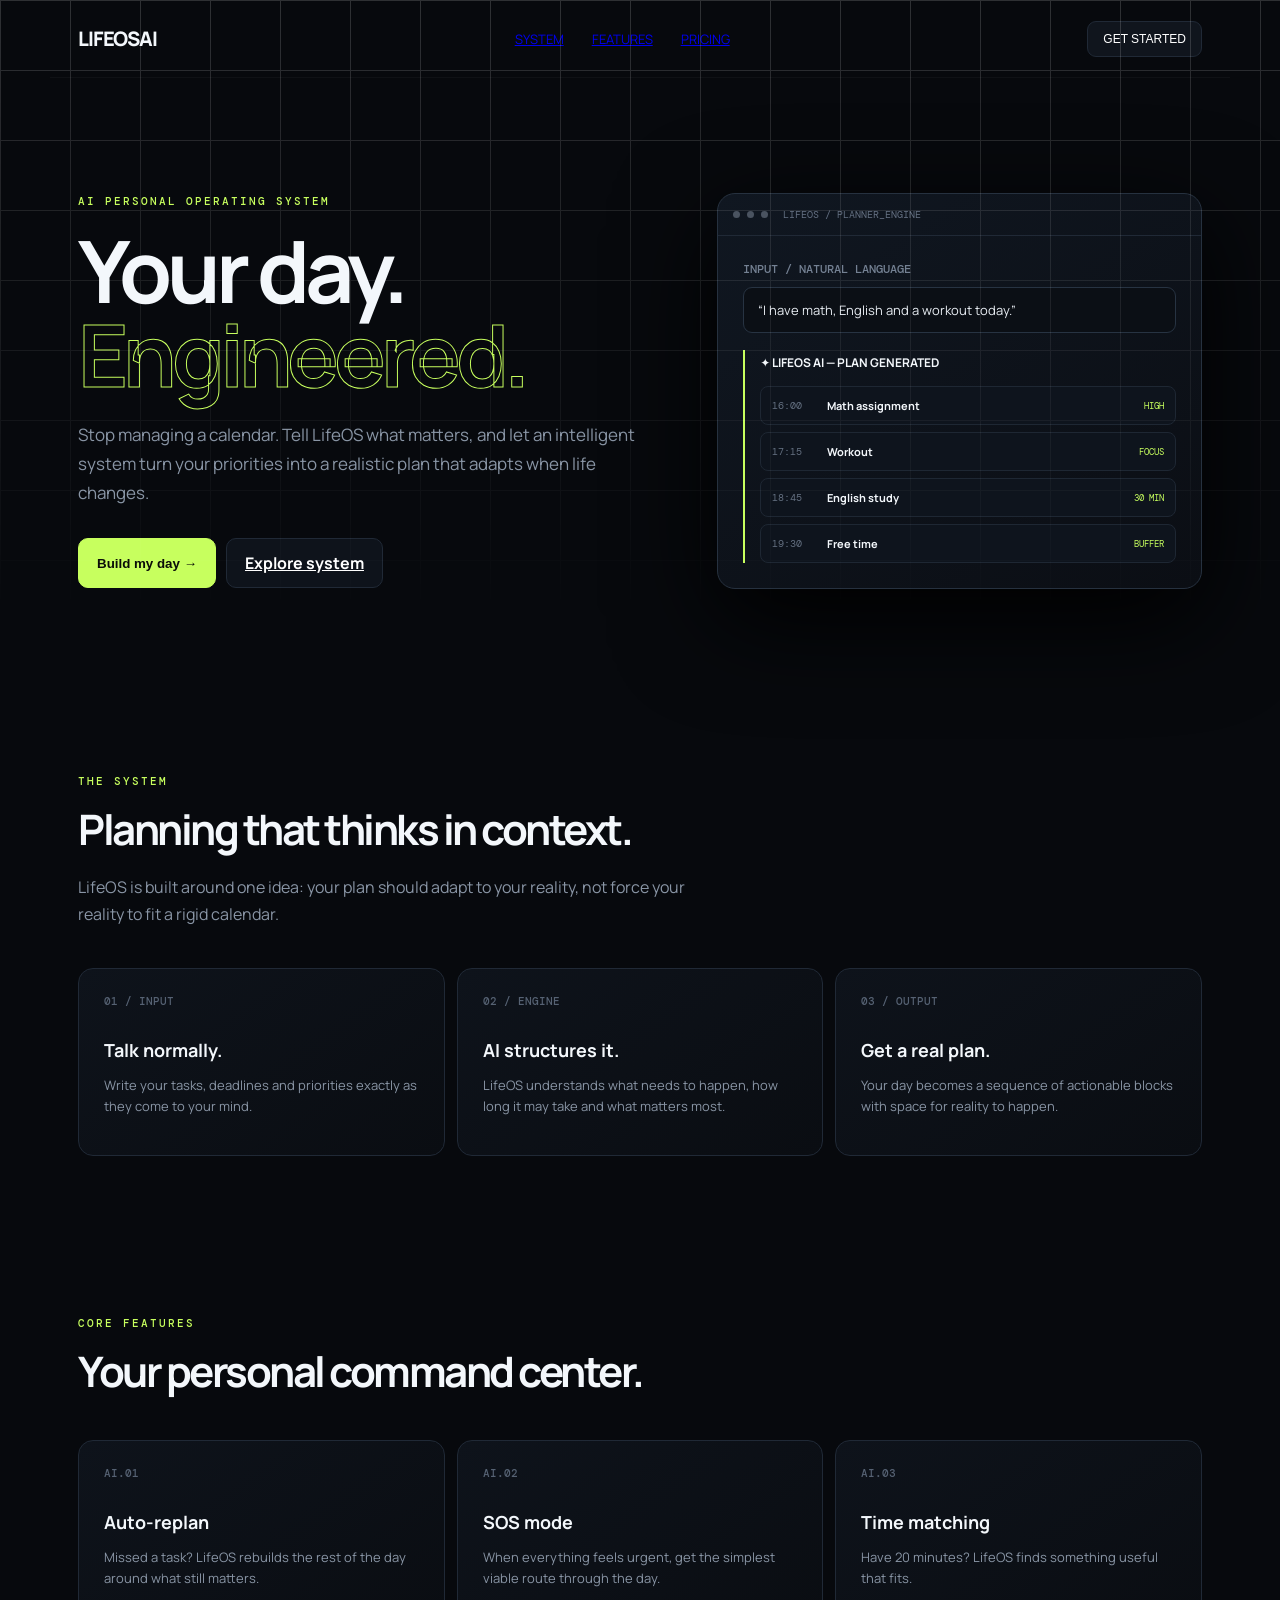
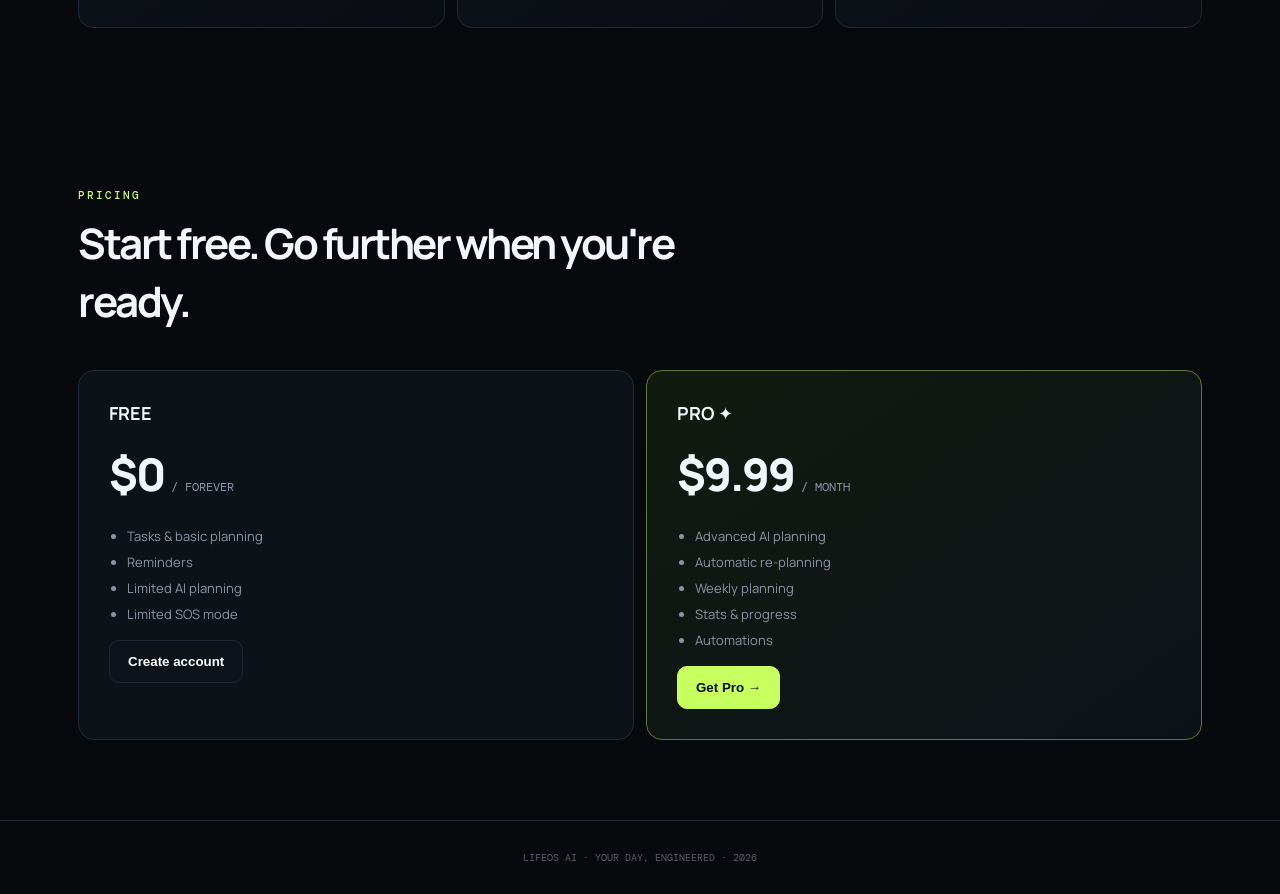
==== public/index.html @ a48023f8 "Create index.html" ====
<!doctype html>
<html lang="es">
<head>
<meta charset="utf-8"><meta name="viewport" content="width=device-width,initial-scale=1">
<title>LifeOS AI — Your day, engineered.</title>
<meta name="description" content="LifeOS AI convierte tus pendientes en un plan inteligente, claro y adaptable.">
<link rel="preconnect" href="https://fonts.googleapis.com"><link rel="preconnect" href="https://fonts.gstatic.com" crossorigin>
<link href="https://fonts.googleapis.com/css2?family=DM+Mono:wght@400;500&family=Manrope:wght@400;500;600;700;800&display=swap" rel="stylesheet">
<style>
:root{--bg:#07090d;--surface:#0d1118;--surface2:#111722;--line:#202936;--text:#f3f7fb;--muted:#8995a5;--lime:#c7ff5e;--cyan:#64e6ff}
*{box-sizing:border-box}html{scroll-behavior:smooth}body{margin:0;background:var(--bg);color:var(--text);font-family:Manrope,system-ui,sans-serif;overflow-x:hidden}
body:before{content:"";position:fixed;inset:0;pointer-events:none;opacity:.16;background-image:linear-gradient(#fff 1px,transparent 1px),linear-gradient(90deg,#fff 1px,transparent 1px);background-size:70px 70px;mask-image:linear-gradient(to bottom,#000,transparent 70%)}
nav{height:78px;max-width:1180px;margin:auto;padding:0 28px;display:flex;align-items:center;justify-content:space-between;border-bottom:1px solid #ffffff08}.brand{font-weight:800;letter-spacing:-1px;font-size:20px}.brand i{font-style:normal;color:var(--lime)}.links{display:flex;gap:28px;font-size:13px;color:var(--muted)}.links a:hover{color:#fff}.navbtn{font-size:12px;padding:10px 15px;border:1px solid var(--line);border-radius:9px;background:#10151d;color:#fff}
.hero{max-width:1180px;margin:0 auto;padding:115px 28px 105px;display:grid;grid-template-columns:1.08fr .92fr;gap:70px;align-items:center}.label{font:500 11px "DM Mono",monospace;color:var(--lime);letter-spacing:2px;text-transform:uppercase}.hero h1{font-size:clamp(52px,7vw,86px);line-height:.98;letter-spacing:-5px;margin:20px 0 25px}.hero h1 span{color:transparent;-webkit-text-stroke:1px #c7ff5e}.hero p{color:var(--muted);font-size:17px;line-height:1.7;max-width:590px}.actions{display:flex;gap:10px;margin-top:30px}.btn{cursor:pointer;border:1px solid var(--line);border-radius:10px;padding:13px 18px;background:#0e131b;color:#fff;font-weight:700}.primary{background:var(--lime);border-color:var(--lime);color:#0a0d08}.terminal{border:1px solid #26313f;border-radius:18px;background:linear-gradient(145deg,#101721,#0b0e14);box-shadow:0 30px 100px #000;overflow:hidden}.termhead{height:42px;border-bottom:1px solid #202936;display:flex;align-items:center;padding:0 15px;gap:7px}.dot{width:7px;height:7px;border-radius:50%;background:#4a5360}.termhead small{margin-left:8px;color:#647082;font:400 10px "DM Mono"}.screen{padding:25px}.prompt{font:500 12px "DM Mono";color:#748193}.input{margin-top:10px;padding:13px 14px;border:1px solid #273342;border-radius:9px;color:#e7ecf2;font-size:13px;background:#0b0f15}.airesponse{margin-top:17px;border-left:2px solid var(--lime);padding-left:15px}.airesponse b{font-size:12px}.schedule{margin-top:14px;display:grid;gap:7px}.row{display:flex;align-items:center;padding:11px;border:1px solid #1e2733;border-radius:8px;background:#0e141d}.time{font:400 10px "DM Mono";color:#657182;width:55px}.row strong{font-size:11px}.pill{margin-left:auto;font:400 9px "DM Mono";color:var(--lime)}.section{max-width:1180px;margin:auto;padding:80px 28px}.sectionhead{max-width:650px}.section h2{font-size:42px;letter-spacing:-2.5px;margin:12px 0}.sectionhead p{color:var(--muted);line-height:1.7}.grid{display:grid;grid-template-columns:repeat(3,1fr);gap:12px;margin-top:40px}.card{border:1px solid var(--line);background:linear-gradient(145deg,#0e131b,#0a0d12);padding:25px;border-radius:15px;min-height:185px}.num{font:500 11px "DM Mono";color:#566273}.card h3{font-size:18px;margin:30px 0 8px}.card p{font-size:13px;color:var(--muted);line-height:1.6}.pricing{display:grid;grid-template-columns:1fr 1fr;gap:12px;margin-top:40px}.price{padding:30px;border-radius:16px;border:1px solid var(--line);background:#0d1219}.price.pro{border-color:#5f7830;background:linear-gradient(145deg,#121a10,#0d1219)}.price h3{margin:0;font-size:18px}.amount{font-size:45px;font-weight:800;letter-spacing:-2px;margin:18px 0}.amount small{font:400 12px "DM Mono";color:var(--muted);letter-spacing:0}.price ul{padding-left:18px;color:var(--muted);line-height:2;font-size:13px}.footer{border-top:1px solid var(--line);padding:30px 28px;text-align:center;color:#56606e;font:400 10px "DM Mono"}@media(max-width:820px){.links{display:none}.hero{grid-template-columns:1fr;padding-top:75px;gap:45px}.hero h1{letter-spacing:-3px}.grid,.pricing{grid-template-columns:1fr}.section{padding:60px 22px}}
</style>
</head>
<body>
<nav><div class="brand">LIFEOS<span>AI</span></div><div class="links"><a href="#system">SYSTEM</a><a href="#features">FEATURES</a><a href="#pricing">PRICING</a></div><button class="navbtn" onclick="start()">GET STARTED</button></nav>
<section class="hero">
<div><div class="label">AI PERSONAL OPERATING SYSTEM</div><h1>Your day.<br><span>Engineered.</span></h1><p>Stop managing a calendar. Tell LifeOS what matters, and let an intelligent system turn your priorities into a realistic plan that adapts when life changes.</p><div class="actions"><button class="btn primary" onclick="start()">Build my day →</button><a class="btn" href="#system">Explore system</a></div></div>
<div class="terminal"><div class="termhead"><i class="dot"></i><i class="dot"></i><i class="dot"></i><small>LIFEOS / PLANNER_ENGINE</small></div><div class="screen"><div class="prompt">INPUT / NATURAL LANGUAGE</div><div class="input">“I have math, English and a workout today.”</div><div class="airesponse"><b>✦ LIFEOS AI — PLAN GENERATED</b><div class="schedule"><div class="row"><span class="time">16:00</span><strong>Math assignment</strong><span class="pill">HIGH</span></div><div class="row"><span class="time">17:15</span><strong>Workout</strong><span class="pill">FOCUS</span></div><div class="row"><span class="time">18:45</span><strong>English study</strong><span class="pill">30 MIN</span></div><div class="row"><span class="time">19:30</span><strong>Free time</strong><span class="pill">BUFFER</span></div></div></div></div></div>
</section>
<section class="section" id="system"><div class="sectionhead"><div class="label">THE SYSTEM</div><h2>Planning that thinks in context.</h2><p>LifeOS is built around one idea: your plan should adapt to your reality, not force your reality to fit a rigid calendar.</p></div><div class="grid">
<article class="card"><div class="num">01 / INPUT</div><h3>Talk normally.</h3><p>Write your tasks, deadlines and priorities exactly as they come to your mind.</p></article>
<article class="card"><div class="num">02 / ENGINE</div><h3>AI structures it.</h3><p>LifeOS understands what needs to happen, how long it may take and what matters most.</p></article>
<article class="card"><div class="num">03 / OUTPUT</div><h3>Get a real plan.</h3><p>Your day becomes a sequence of actionable blocks with space for reality to happen.</p></article>
</div></section>
<section class="section" id="features"><div class="sectionhead"><div class="label">CORE FEATURES</div><h2>Your personal command center.</h2></div><div class="grid">
<article class="card"><div class="num">AI.01</div><h3>Auto-replan</h3><p>Missed a task? LifeOS rebuilds the rest of the day around what still matters.</p></article>
<article class="card"><div class="num">AI.02</div><h3>SOS mode</h3><p>When everything feels urgent, get the simplest viable route through the day.</p></article>
<article class="card"><div class="num">AI.03</div><h3>Time matching</h3><p>Have 20 minutes? LifeOS finds something useful that fits.</p></article>
</div></section>
<section class="section" id="pricing"><div class="sectionhead"><div class="label">PRICING</div><h2>Start free. Go further when you're ready.</h2></div><div class="pricing"><article class="price"><h3>FREE</h3><div class="amount">$0 <small>/ FOREVER</small></div><ul><li>Tasks & basic planning</li><li>Reminders</li><li>Limited AI planning</li><li>Limited SOS mode</li></ul><button class="btn" onclick="start()">Create account</button></article><article class="price pro"><h3>PRO ✦</h3><div class="amount">$9.99 <small>/ MONTH</small></div><ul><li>Advanced AI planning</li><li>Automatic re-planning</li><li>Weekly planning</li><li>Stats & progress</li><li>Automations</li></ul><button class="btn primary" onclick="start()">Get Pro →</button></article></div></section>
<footer class="footer">LIFEOS AI · YOUR DAY, ENGINEERED · 2026</footer>
<script>function start(){alert("LifeOS AI — siguiente fase: conectar registro, IA, base de datos y pagos reales.");}</script>
</body></html>
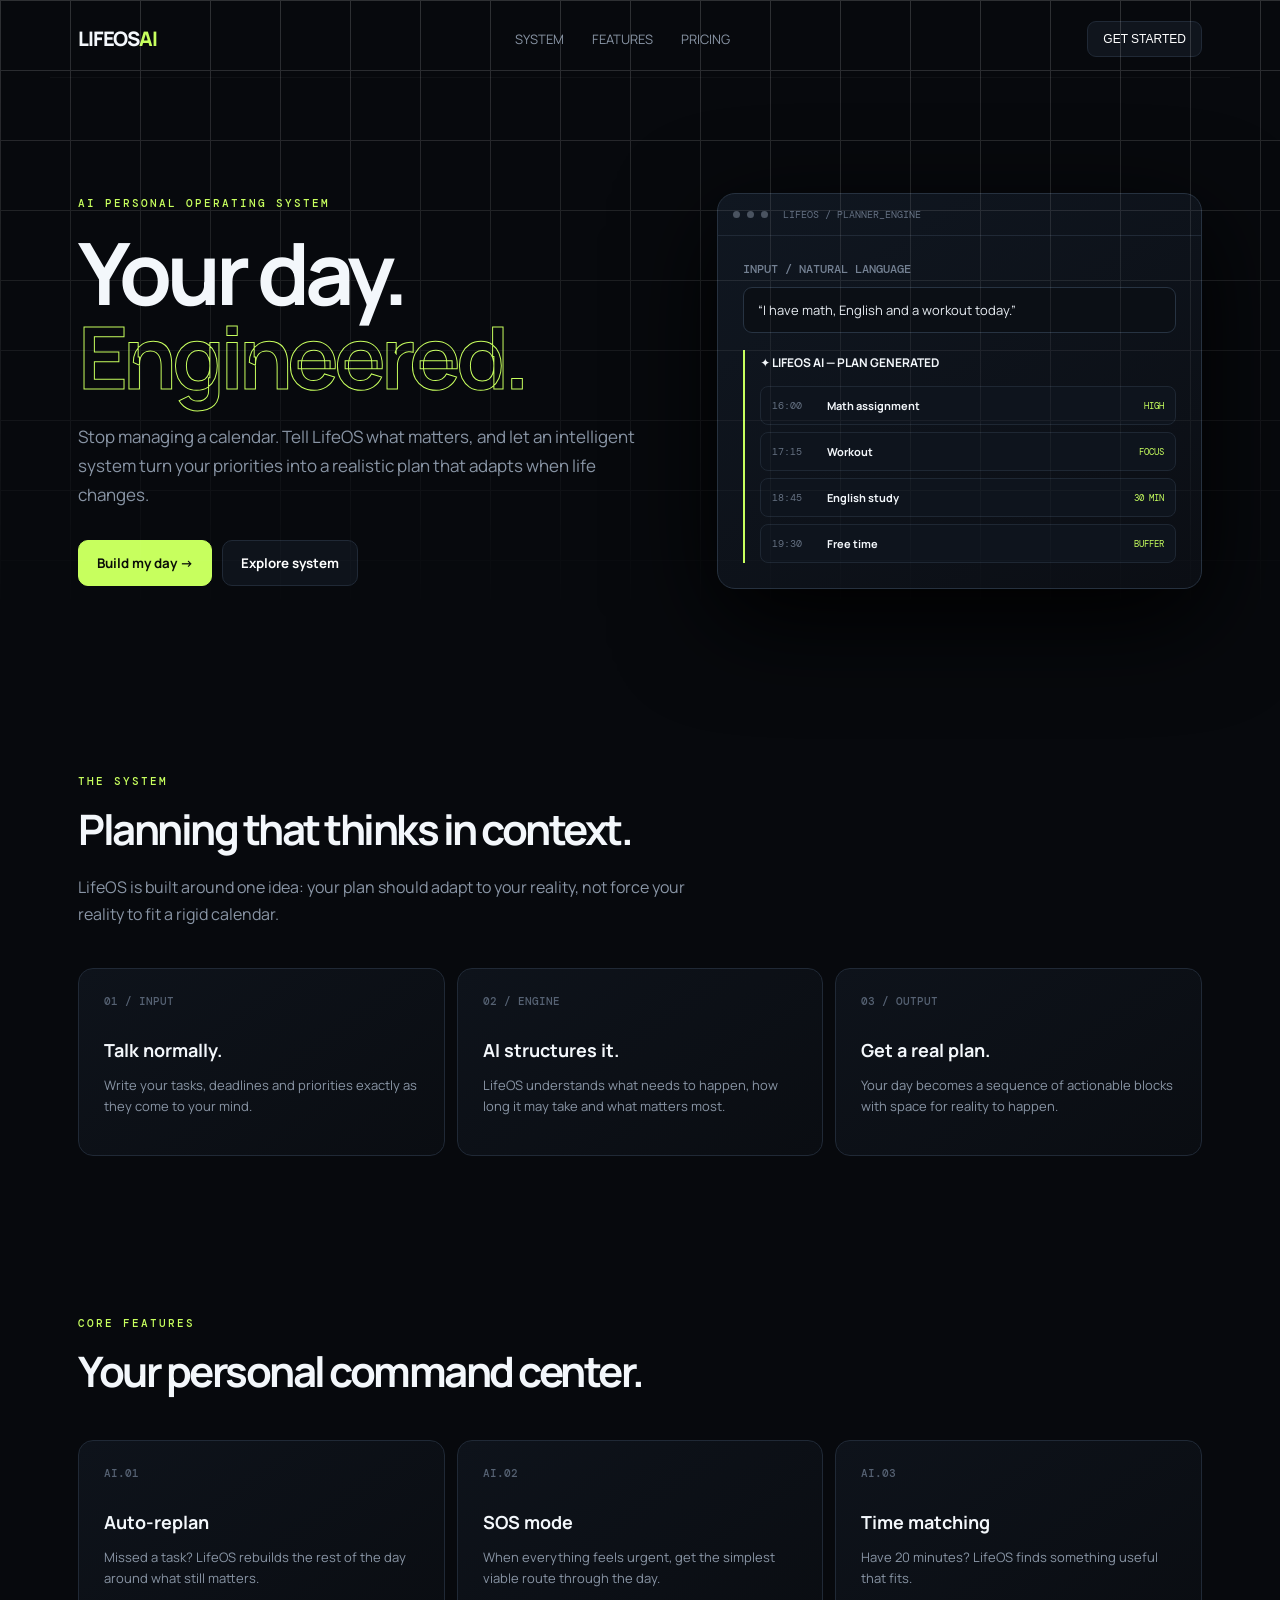
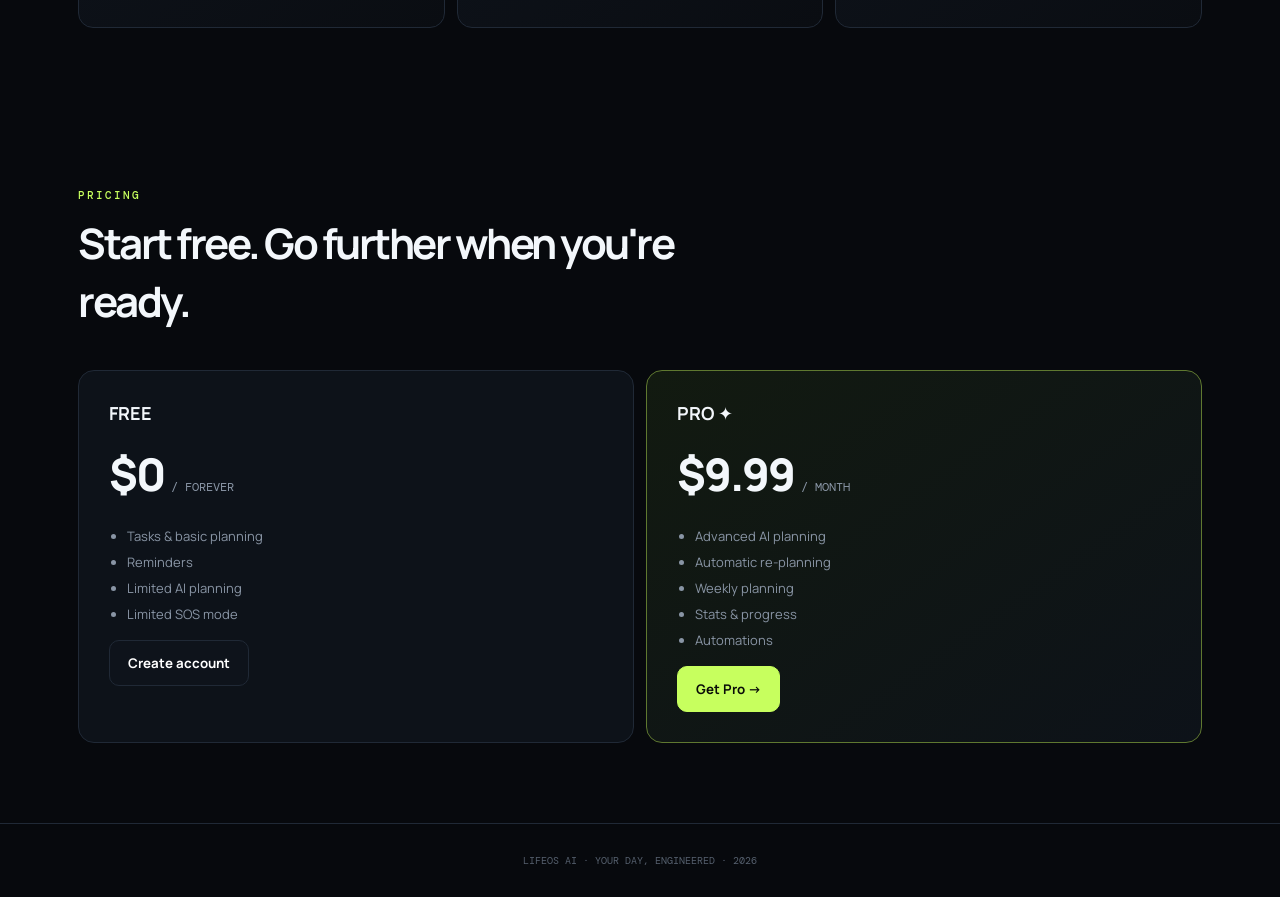
==== commit dfc22ced: "Update index.html" ====
--- a/public/index.html
+++ b/public/index.html
@@ -1,36 +1,2430 @@
 <!doctype html>
-<html lang="es">
+<html lang="en">
+
 <head>
-<meta charset="utf-8"><meta name="viewport" content="width=device-width,initial-scale=1">
+
+<meta charset="utf-8">
+
+<meta
+  name="viewport"
+  content="width=device-width,initial-scale=1"
+>
+
 <title>LifeOS AI — Your day, engineered.</title>
-<meta name="description" content="LifeOS AI convierte tus pendientes en un plan inteligente, claro y adaptable.">
-<link rel="preconnect" href="https://fonts.googleapis.com"><link rel="preconnect" href="https://fonts.gstatic.com" crossorigin>
-<link href="https://fonts.googleapis.com/css2?family=DM+Mono:wght@400;500&family=Manrope:wght@400;500;600;700;800&display=swap" rel="stylesheet">
+
+<meta
+  name="description"
+  content="LifeOS AI turns your responsibilities into an intelligent, realistic and adaptive plan."
+>
+
+<link rel="preconnect" href="https://fonts.googleapis.com">
+
+<link
+  rel="preconnect"
+  href="https://fonts.gstatic.com"
+  crossorigin
+>
+
+<link
+  href="https://fonts.googleapis.com/css2?family=DM+Mono:wght@400;500&family=Manrope:wght@400;500;600;700;800&display=swap"
+  rel="stylesheet"
+>
+
 <style>
-:root{--bg:#07090d;--surface:#0d1118;--surface2:#111722;--line:#202936;--text:#f3f7fb;--muted:#8995a5;--lime:#c7ff5e;--cyan:#64e6ff}
-*{box-sizing:border-box}html{scroll-behavior:smooth}body{margin:0;background:var(--bg);color:var(--text);font-family:Manrope,system-ui,sans-serif;overflow-x:hidden}
-body:before{content:"";position:fixed;inset:0;pointer-events:none;opacity:.16;background-image:linear-gradient(#fff 1px,transparent 1px),linear-gradient(90deg,#fff 1px,transparent 1px);background-size:70px 70px;mask-image:linear-gradient(to bottom,#000,transparent 70%)}
-nav{height:78px;max-width:1180px;margin:auto;padding:0 28px;display:flex;align-items:center;justify-content:space-between;border-bottom:1px solid #ffffff08}.brand{font-weight:800;letter-spacing:-1px;font-size:20px}.brand i{font-style:normal;color:var(--lime)}.links{display:flex;gap:28px;font-size:13px;color:var(--muted)}.links a:hover{color:#fff}.navbtn{font-size:12px;padding:10px 15px;border:1px solid var(--line);border-radius:9px;background:#10151d;color:#fff}
-.hero{max-width:1180px;margin:0 auto;padding:115px 28px 105px;display:grid;grid-template-columns:1.08fr .92fr;gap:70px;align-items:center}.label{font:500 11px "DM Mono",monospace;color:var(--lime);letter-spacing:2px;text-transform:uppercase}.hero h1{font-size:clamp(52px,7vw,86px);line-height:.98;letter-spacing:-5px;margin:20px 0 25px}.hero h1 span{color:transparent;-webkit-text-stroke:1px #c7ff5e}.hero p{color:var(--muted);font-size:17px;line-height:1.7;max-width:590px}.actions{display:flex;gap:10px;margin-top:30px}.btn{cursor:pointer;border:1px solid var(--line);border-radius:10px;padding:13px 18px;background:#0e131b;color:#fff;font-weight:700}.primary{background:var(--lime);border-color:var(--lime);color:#0a0d08}.terminal{border:1px solid #26313f;border-radius:18px;background:linear-gradient(145deg,#101721,#0b0e14);box-shadow:0 30px 100px #000;overflow:hidden}.termhead{height:42px;border-bottom:1px solid #202936;display:flex;align-items:center;padding:0 15px;gap:7px}.dot{width:7px;height:7px;border-radius:50%;background:#4a5360}.termhead small{margin-left:8px;color:#647082;font:400 10px "DM Mono"}.screen{padding:25px}.prompt{font:500 12px "DM Mono";color:#748193}.input{margin-top:10px;padding:13px 14px;border:1px solid #273342;border-radius:9px;color:#e7ecf2;font-size:13px;background:#0b0f15}.airesponse{margin-top:17px;border-left:2px solid var(--lime);padding-left:15px}.airesponse b{font-size:12px}.schedule{margin-top:14px;display:grid;gap:7px}.row{display:flex;align-items:center;padding:11px;border:1px solid #1e2733;border-radius:8px;background:#0e141d}.time{font:400 10px "DM Mono";color:#657182;width:55px}.row strong{font-size:11px}.pill{margin-left:auto;font:400 9px "DM Mono";color:var(--lime)}.section{max-width:1180px;margin:auto;padding:80px 28px}.sectionhead{max-width:650px}.section h2{font-size:42px;letter-spacing:-2.5px;margin:12px 0}.sectionhead p{color:var(--muted);line-height:1.7}.grid{display:grid;grid-template-columns:repeat(3,1fr);gap:12px;margin-top:40px}.card{border:1px solid var(--line);background:linear-gradient(145deg,#0e131b,#0a0d12);padding:25px;border-radius:15px;min-height:185px}.num{font:500 11px "DM Mono";color:#566273}.card h3{font-size:18px;margin:30px 0 8px}.card p{font-size:13px;color:var(--muted);line-height:1.6}.pricing{display:grid;grid-template-columns:1fr 1fr;gap:12px;margin-top:40px}.price{padding:30px;border-radius:16px;border:1px solid var(--line);background:#0d1219}.price.pro{border-color:#5f7830;background:linear-gradient(145deg,#121a10,#0d1219)}.price h3{margin:0;font-size:18px}.amount{font-size:45px;font-weight:800;letter-spacing:-2px;margin:18px 0}.amount small{font:400 12px "DM Mono";color:var(--muted);letter-spacing:0}.price ul{padding-left:18px;color:var(--muted);line-height:2;font-size:13px}.footer{border-top:1px solid var(--line);padding:30px 28px;text-align:center;color:#56606e;font:400 10px "DM Mono"}@media(max-width:820px){.links{display:none}.hero{grid-template-columns:1fr;padding-top:75px;gap:45px}.hero h1{letter-spacing:-3px}.grid,.pricing{grid-template-columns:1fr}.section{padding:60px 22px}}
+
+/* =========================================================
+   LIFEOS AI — CORE DESIGN
+   ========================================================= */
+
+:root{
+
+  --bg:#07090d;
+  --surface:#0d1118;
+  --surface2:#111722;
+  --line:#202936;
+
+  --text:#f3f7fb;
+  --muted:#8995a5;
+
+  --lime:#c7ff5e;
+  --cyan:#64e6ff;
+
+}
+
+*{
+  box-sizing:border-box;
+}
+
+html{
+  scroll-behavior:smooth;
+}
+
+body{
+
+  margin:0;
+
+  background:var(--bg);
+
+  color:var(--text);
+
+  font-family:
+    Manrope,
+    system-ui,
+    sans-serif;
+
+  overflow-x:hidden;
+
+}
+
+body:before{
+
+  content:"";
+
+  position:fixed;
+
+  inset:0;
+
+  pointer-events:none;
+
+  opacity:.16;
+
+  background-image:
+    linear-gradient(
+      #fff 1px,
+      transparent 1px
+    ),
+    linear-gradient(
+      90deg,
+      #fff 1px,
+      transparent 1px
+    );
+
+  background-size:70px 70px;
+
+  mask-image:
+    linear-gradient(
+      to bottom,
+      #000,
+      transparent 70%
+    );
+
+}
+
+/* =========================================================
+   NAVIGATION
+   ========================================================= */
+
+nav{
+
+  height:78px;
+
+  max-width:1180px;
+
+  margin:auto;
+
+  padding:0 28px;
+
+  display:flex;
+
+  align-items:center;
+
+  justify-content:space-between;
+
+  border-bottom:
+    1px solid #ffffff08;
+
+}
+
+.brand{
+
+  font-weight:800;
+
+  letter-spacing:-1px;
+
+  font-size:20px;
+
+}
+
+.brand span{
+
+  color:var(--lime);
+
+}
+
+.links{
+
+  display:flex;
+
+  gap:28px;
+
+  font-size:13px;
+
+}
+
+.links a{
+
+  color:var(--muted);
+
+  text-decoration:none;
+
+  cursor:pointer;
+
+  transition:.2s;
+
+}
+
+.links a:hover{
+
+  color:#fff;
+
+}
+
+.navbtn{
+
+  font-size:12px;
+
+  padding:10px 15px;
+
+  border:1px solid var(--line);
+
+  border-radius:9px;
+
+  background:#10151d;
+
+  color:#fff;
+
+  cursor:pointer;
+
+}
+
+/* =========================================================
+   BUTTONS
+   ========================================================= */
+
+.btn{
+
+  cursor:pointer;
+
+  border:1px solid var(--line);
+
+  border-radius:10px;
+
+  padding:13px 18px;
+
+  background:#0e131b;
+
+  color:#fff;
+
+  font-weight:700;
+
+  font-family:Manrope,sans-serif;
+
+  transition:.2s;
+
+}
+
+.btn:hover{
+
+  transform:translateY(-2px);
+
+  border-color:#3b4655;
+
+}
+
+.primary{
+
+  background:var(--lime);
+
+  border-color:var(--lime);
+
+  color:#0a0d08;
+
+}
+
+.primary:hover{
+
+  background:#d5ff7d;
+
+  border-color:#d5ff7d;
+
+}
+
+/* =========================================================
+   HERO
+   ========================================================= */
+
+.hero{
+
+  max-width:1180px;
+
+  margin:0 auto;
+
+  padding:
+    115px
+    28px
+    105px;
+
+  display:grid;
+
+  grid-template-columns:
+    1.08fr
+    .92fr;
+
+  gap:70px;
+
+  align-items:center;
+
+}
+
+.label{
+
+  font:
+    500 11px
+    "DM Mono",
+    monospace;
+
+  color:var(--lime);
+
+  letter-spacing:2px;
+
+  text-transform:uppercase;
+
+}
+
+.hero h1{
+
+  font-size:
+    clamp(
+      52px,
+      7vw,
+      86px
+    );
+
+  line-height:.98;
+
+  letter-spacing:-5px;
+
+  margin:20px 0 25px;
+
+}
+
+.hero h1 span{
+
+  color:transparent;
+
+  -webkit-text-stroke:
+    1px var(--lime);
+
+}
+
+.hero p{
+
+  color:var(--muted);
+
+  font-size:17px;
+
+  line-height:1.7;
+
+  max-width:590px;
+
+}
+
+.actions{
+
+  display:flex;
+
+  gap:10px;
+
+  margin-top:30px;
+
+}
+
+.terminal{
+
+  border:
+    1px solid #26313f;
+
+  border-radius:18px;
+
+  background:
+    linear-gradient(
+      145deg,
+      #101721,
+      #0b0e14
+    );
+
+  box-shadow:
+    0 30px 100px #000;
+
+  overflow:hidden;
+
+}
+
+.termhead{
+
+  height:42px;
+
+  border-bottom:
+    1px solid #202936;
+
+  display:flex;
+
+  align-items:center;
+
+  padding:0 15px;
+
+  gap:7px;
+
+}
+
+.dot{
+
+  width:7px;
+
+  height:7px;
+
+  border-radius:50%;
+
+  background:#4a5360;
+
+}
+
+.termhead small{
+
+  margin-left:8px;
+
+  color:#647082;
+
+  font:
+    400 10px
+    "DM Mono";
+
+}
+
+.screen{
+
+  padding:25px;
+
+}
+
+.prompt{
+
+  font:
+    500 12px
+    "DM Mono";
+
+  color:#748193;
+
+}
+
+.input{
+
+  margin-top:10px;
+
+  padding:13px 14px;
+
+  border:
+    1px solid #273342;
+
+  border-radius:9px;
+
+  color:#e7ecf2;
+
+  font-size:13px;
+
+  background:#0b0f15;
+
+}
+
+.airesponse{
+
+  margin-top:17px;
+
+  border-left:
+    2px solid var(--lime);
+
+  padding-left:15px;
+
+}
+
+.airesponse b{
+
+  font-size:12px;
+
+}
+
+.schedule{
+
+  margin-top:14px;
+
+  display:grid;
+
+  gap:7px;
+
+}
+
+.row{
+
+  display:flex;
+
+  align-items:center;
+
+  padding:11px;
+
+  border:
+    1px solid #1e2733;
+
+  border-radius:8px;
+
+  background:#0e141d;
+
+}
+
+.time{
+
+  font:
+    400 10px
+    "DM Mono";
+
+  color:#657182;
+
+  width:55px;
+
+}
+
+.row strong{
+
+  font-size:11px;
+
+}
+
+.pill{
+
+  margin-left:auto;
+
+  font:
+    400 9px
+    "DM Mono";
+
+  color:var(--lime);
+
+}
+
+/* =========================================================
+   SECTIONS
+   ========================================================= */
+
+.section{
+
+  max-width:1180px;
+
+  margin:auto;
+
+  padding:80px 28px;
+
+}
+
+.sectionhead{
+
+  max-width:650px;
+
+}
+
+.section h2{
+
+  font-size:42px;
+
+  letter-spacing:-2.5px;
+
+  margin:12px 0;
+
+}
+
+.sectionhead p{
+
+  color:var(--muted);
+
+  line-height:1.7;
+
+}
+
+.grid{
+
+  display:grid;
+
+  grid-template-columns:
+    repeat(3,1fr);
+
+  gap:12px;
+
+  margin-top:40px;
+
+}
+
+.card{
+
+  border:
+    1px solid var(--line);
+
+  background:
+    linear-gradient(
+      145deg,
+      #0e131b,
+      #0a0d12
+    );
+
+  padding:25px;
+
+  border-radius:15px;
+
+  min-height:185px;
+
+}
+
+.num{
+
+  font:
+    500 11px
+    "DM Mono";
+
+  color:#566273;
+
+}
+
+.card h3{
+
+  font-size:18px;
+
+  margin:30px 0 8px;
+
+}
+
+.card p{
+
+  font-size:13px;
+
+  color:var(--muted);
+
+  line-height:1.6;
+
+}
+
+/* =========================================================
+   PRICING
+   ========================================================= */
+
+.pricing{
+
+  display:grid;
+
+  grid-template-columns:
+    1fr 1fr;
+
+  gap:12px;
+
+  margin-top:40px;
+
+}
+
+.price{
+
+  padding:30px;
+
+  border-radius:16px;
+
+  border:
+    1px solid var(--line);
+
+  background:#0d1219;
+
+}
+
+.price.pro{
+
+  border-color:#5f7830;
+
+  background:
+    linear-gradient(
+      145deg,
+      #121a10,
+      #0d1219
+    );
+
+}
+
+.price h3{
+
+  margin:0;
+
+  font-size:18px;
+
+}
+
+.amount{
+
+  font-size:45px;
+
+  font-weight:800;
+
+  letter-spacing:-2px;
+
+  margin:18px 0;
+
+}
+
+.amount small{
+
+  font:
+    400 12px
+    "DM Mono";
+
+  color:var(--muted);
+
+  letter-spacing:0;
+
+}
+
+.price ul{
+
+  padding-left:18px;
+
+  color:var(--muted);
+
+  line-height:2;
+
+  font-size:13px;
+
+}
+
+/* =========================================================
+   FOOTER
+   ========================================================= */
+
+.footer{
+
+  border-top:
+    1px solid var(--line);
+
+  padding:30px 28px;
+
+  text-align:center;
+
+  color:#56606e;
+
+  font:
+    400 10px
+    "DM Mono";
+
+}
+
+/* =========================================================
+   FULL SCREEN APP
+   ========================================================= */
+
+.app-screen{
+
+  position:fixed;
+
+  inset:0;
+
+  z-index:9999;
+
+  background:
+    rgba(7,9,13,.98);
+
+  overflow-y:auto;
+
+  animation:
+    screenIn .25s ease;
+
+}
+
+@keyframes screenIn{
+
+  from{
+
+    opacity:0;
+    transform:translateY(10px);
+
+  }
+
+  to{
+
+    opacity:1;
+    transform:translateY(0);
+
+  }
+
+}
+
+.app-inner{
+
+  width:
+    min(
+      900px,
+      calc(100% - 40px)
+    );
+
+  margin:auto;
+
+  padding:
+    35px
+    0
+    80px;
+
+}
+
+.app-top{
+
+  display:flex;
+
+  justify-content:space-between;
+
+  align-items:center;
+
+  margin-bottom:80px;
+
+}
+
+/* =========================================================
+   AUTH
+   ========================================================= */
+
+.auth-box{
+
+  width:
+    min(
+      440px,
+      calc(100% - 40px)
+    );
+
+  margin:
+    80px auto;
+
+  padding:35px;
+
+  border:
+    1px solid var(--line);
+
+  border-radius:18px;
+
+  background:
+    linear-gradient(
+      145deg,
+      #111722,
+      #0b0f15
+    );
+
+  box-shadow:
+    0 30px 100px #000;
+
+}
+
+.auth-box h1{
+
+  font-size:48px;
+
+  line-height:1;
+
+  letter-spacing:-3px;
+
+  margin:18px 0;
+
+}
+
+.auth-box h1 span{
+
+  color:transparent;
+
+  -webkit-text-stroke:
+    1px var(--lime);
+
+}
+
+.auth-description{
+
+  color:var(--muted);
+
+  line-height:1.6;
+
+  font-size:14px;
+
+  margin-bottom:25px;
+
+}
+
+.auth-input{
+
+  width:100%;
+
+  padding:14px;
+
+  margin-bottom:12px;
+
+  border:
+    1px solid var(--line);
+
+  border-radius:9px;
+
+  background:#080c12;
+
+  color:#fff;
+
+  outline:none;
+
+  font-family:Manrope,sans-serif;
+
+}
+
+.auth-input:focus{
+
+  border-color:var(--lime);
+
+}
+
+.auth-main{
+
+  width:100%;
+
+  margin-top:8px;
+
+}
+
+.login-link{
+
+  display:block;
+
+  margin:18px auto 0;
+
+  border:0;
+
+  background:none;
+
+  color:var(--muted);
+
+  cursor:pointer;
+
+  font-size:12px;
+
+}
+
+/* =========================================================
+   PLANNER
+   ========================================================= */
+
+.planner-title{
+
+  font-size:
+    clamp(
+      48px,
+      8vw,
+      78px
+    );
+
+  line-height:.98;
+
+  letter-spacing:-4px;
+
+  margin:18px 0;
+
+}
+
+.planner-title span{
+
+  color:transparent;
+
+  -webkit-text-stroke:
+    1px var(--lime);
+
+}
+
+.planner-description{
+
+  color:var(--muted);
+
+  max-width:650px;
+
+  line-height:1.7;
+
+}
+
+.planner-input{
+
+  width:100%;
+
+  min-height:190px;
+
+  margin-top:30px;
+
+  padding:18px;
+
+  border:
+    1px solid var(--line);
+
+  border-radius:12px;
+
+  background:#0d1219;
+
+  color:#fff;
+
+  font-family:Manrope,sans-serif;
+
+  font-size:15px;
+
+  resize:vertical;
+
+  outline:none;
+
+}
+
+.planner-input:focus{
+
+  border-color:var(--lime);
+
+}
+
+.generate-btn{
+
+  margin-top:15px;
+
+}
+
+.generated-plan{
+
+  margin-top:35px;
+
+  border:
+    1px solid var(--line);
+
+  border-radius:16px;
+
+  overflow:hidden;
+
+  background:#0d1219;
+
+}
+
+.plan-header{
+
+  padding:18px;
+
+  display:flex;
+
+  justify-content:space-between;
+
+  border-bottom:
+    1px solid var(--line);
+
+  color:var(--lime);
+
+  font:
+    500 11px
+    "DM Mono";
+
+}
+
+.plan-header small{
+
+  color:var(--muted);
+
+}
+
+.plan-item{
+
+  display:flex;
+
+  align-items:center;
+
+  gap:15px;
+
+  padding:17px;
+
+  border-bottom:
+    1px solid #ffffff08;
+
+}
+
+.plan-item span{
+
+  width:55px;
+
+  color:#657182;
+
+  font:
+    400 11px
+    "DM Mono";
+
+}
+
+.plan-item strong{
+
+  font-size:13px;
+
+}
+
+.plan-item em{
+
+  margin-left:auto;
+
+  color:var(--lime);
+
+  font:
+    400 10px
+    "DM Mono";
+
+  font-style:normal;
+
+}
+
+.plan-footer{
+
+  padding:18px;
+
+  color:var(--muted);
+
+  font-size:12px;
+
+}
+
+/* =========================================================
+   PRO
+   ========================================================= */
+
+.pro-box{
+
+  width:
+    min(
+      680px,
+      calc(100% - 40px)
+    );
+
+  margin:
+    80px auto;
+
+  padding:45px;
+
+  border:
+    1px solid #5f7830;
+
+  border-radius:20px;
+
+  background:
+    linear-gradient(
+      145deg,
+      #121a10,
+      #0d1219
+    );
+
+  box-shadow:
+    0 30px 100px #000;
+
+  position:relative;
+
+}
+
+.pro-box h1{
+
+  font-size:
+    clamp(
+      50px,
+      8vw,
+      80px
+    );
+
+  line-height:.98;
+
+  letter-spacing:-4px;
+
+  margin:18px 0;
+
+}
+
+.pro-box h1 span{
+
+  color:transparent;
+
+  -webkit-text-stroke:
+    1px var(--lime);
+
+}
+
+.pro-box p{
+
+  color:var(--muted);
+
+  line-height:1.7;
+
+}
+
+.pro-price{
+
+  font-size:55px;
+
+  font-weight:800;
+
+  margin:30px 0;
+
+}
+
+.pro-price small{
+
+  font:
+    400 12px
+    "DM Mono";
+
+  color:var(--muted);
+
+}
+
+.pro-features{
+
+  display:grid;
+
+  gap:12px;
+
+  color:#cdd5df;
+
+  font-size:14px;
+
+  margin-bottom:30px;
+
+}
+
+.pro-button{
+
+  width:100%;
+
+}
+
+/* =========================================================
+   SUCCESS SCREEN
+   ========================================================= */
+
+.success{
+
+  text-align:center;
+
+  width:
+    min(
+      600px,
+      calc(100% - 40px)
+    );
+
+  margin:
+    120px auto;
+
+  padding:50px;
+
+  border:
+    1px solid var(--line);
+
+  border-radius:20px;
+
+  background:#0d1219;
+
+}
+
+.success-icon{
+
+  width:70px;
+
+  height:70px;
+
+  display:flex;
+
+  align-items:center;
+
+  justify-content:center;
+
+  margin:0 auto 25px;
+
+  border-radius:50%;
+
+  background:var(--lime);
+
+  color:#080b07;
+
+  font-size:30px;
+
+}
+
+.success h1{
+
+  font-size:42px;
+
+  letter-spacing:-2px;
+
+}
+
+.success p{
+
+  color:var(--muted);
+
+  line-height:1.7;
+
+}
+
+/* =========================================================
+   MOBILE
+   ========================================================= */
+
+@media(max-width:820px){
+
+  .links{
+
+    display:none;
+
+  }
+
+  .hero{
+
+    grid-template-columns:1fr;
+
+    padding-top:75px;
+
+    gap:45px;
+
+  }
+
+  .hero h1{
+
+    letter-spacing:-3px;
+
+  }
+
+  .grid,
+  .pricing{
+
+    grid-template-columns:1fr;
+
+  }
+
+  .section{
+
+    padding:
+      60px 22px;
+
+  }
+
+}
+
+@media(max-width:600px){
+
+  .actions{
+
+    flex-direction:column;
+
+  }
+
+  .actions .btn{
+
+    width:100%;
+
+    text-align:center;
+
+  }
+
+  .auth-box,
+  .pro-box,
+  .success{
+
+    padding:25px;
+
+  }
+
+  .app-inner{
+
+    width:
+      calc(100% - 30px);
+
+  }
+
+  .app-top{
+
+    margin-bottom:55px;
+
+  }
+
+  .plan-item{
+
+    gap:8px;
+
+  }
+
+}
+
 </style>
+
 </head>
+
 <body>
-<nav><div class="brand">LIFEOS<span>AI</span></div><div class="links"><a href="#system">SYSTEM</a><a href="#features">FEATURES</a><a href="#pricing">PRICING</a></div><button class="navbtn" onclick="start()">GET STARTED</button></nav>
+
+<!-- ======================================================
+     MAIN LANDING PAGE
+     ====================================================== -->
+
+<nav>
+
+  <div class="brand">
+    LIFEOS<span>AI</span>
+  </div>
+
+  <div class="links">
+
+    <a onclick="goTo('system')">
+      SYSTEM
+    </a>
+
+    <a onclick="goTo('features')">
+      FEATURES
+    </a>
+
+    <a onclick="goTo('pricing')">
+      PRICING
+    </a>
+
+  </div>
+
+  <button
+    class="navbtn"
+    onclick="openAuth()"
+  >
+    GET STARTED
+  </button>
+
+</nav>
+
+
 <section class="hero">
-<div><div class="label">AI PERSONAL OPERATING SYSTEM</div><h1>Your day.<br><span>Engineered.</span></h1><p>Stop managing a calendar. Tell LifeOS what matters, and let an intelligent system turn your priorities into a realistic plan that adapts when life changes.</p><div class="actions"><button class="btn primary" onclick="start()">Build my day →</button><a class="btn" href="#system">Explore system</a></div></div>
-<div class="terminal"><div class="termhead"><i class="dot"></i><i class="dot"></i><i class="dot"></i><small>LIFEOS / PLANNER_ENGINE</small></div><div class="screen"><div class="prompt">INPUT / NATURAL LANGUAGE</div><div class="input">“I have math, English and a workout today.”</div><div class="airesponse"><b>✦ LIFEOS AI — PLAN GENERATED</b><div class="schedule"><div class="row"><span class="time">16:00</span><strong>Math assignment</strong><span class="pill">HIGH</span></div><div class="row"><span class="time">17:15</span><strong>Workout</strong><span class="pill">FOCUS</span></div><div class="row"><span class="time">18:45</span><strong>English study</strong><span class="pill">30 MIN</span></div><div class="row"><span class="time">19:30</span><strong>Free time</strong><span class="pill">BUFFER</span></div></div></div></div></div>
+
+  <div>
+
+    <div class="label">
+      AI PERSONAL OPERATING SYSTEM
+    </div>
+
+    <h1>
+      Your day.<br>
+      <span>Engineered.</span>
+    </h1>
+
+    <p>
+      Stop managing a calendar.
+      Tell LifeOS what matters,
+      and let an intelligent system
+      turn your priorities into a
+      realistic plan that adapts when
+      life changes.
+    </p>
+
+    <div class="actions">
+
+      <button
+        class="btn primary"
+        onclick="openPlanner()"
+      >
+        Build my day →
+      </button>
+
+      <button
+        class="btn"
+        onclick="goTo('system')"
+      >
+        Explore system
+      </button>
+
+    </div>
+
+  </div>
+
+
+  <div class="terminal">
+
+    <div class="termhead">
+
+      <i class="dot"></i>
+      <i class="dot"></i>
+      <i class="dot"></i>
+
+      <small>
+        LIFEOS / PLANNER_ENGINE
+      </small>
+
+    </div>
+
+
+    <div class="screen">
+
+      <div class="prompt">
+        INPUT / NATURAL LANGUAGE
+      </div>
+
+      <div class="input">
+        “I have math, English and a workout today.”
+      </div>
+
+
+      <div class="airesponse">
+
+        <b>
+          ✦ LIFEOS AI — PLAN GENERATED
+        </b>
+
+        <div class="schedule">
+
+          <div class="row">
+            <span class="time">16:00</span>
+            <strong>Math assignment</strong>
+            <span class="pill">HIGH</span>
+          </div>
+
+          <div class="row">
+            <span class="time">17:15</span>
+            <strong>Workout</strong>
+            <span class="pill">FOCUS</span>
+          </div>
+
+          <div class="row">
+            <span class="time">18:45</span>
+            <strong>English study</strong>
+            <span class="pill">30 MIN</span>
+          </div>
+
+          <div class="row">
+            <span class="time">19:30</span>
+            <strong>Free time</strong>
+            <span class="pill">BUFFER</span>
+          </div>
+
+        </div>
+
+      </div>
+
+    </div>
+
+  </div>
+
 </section>
-<section class="section" id="system"><div class="sectionhead"><div class="label">THE SYSTEM</div><h2>Planning that thinks in context.</h2><p>LifeOS is built around one idea: your plan should adapt to your reality, not force your reality to fit a rigid calendar.</p></div><div class="grid">
-<article class="card"><div class="num">01 / INPUT</div><h3>Talk normally.</h3><p>Write your tasks, deadlines and priorities exactly as they come to your mind.</p></article>
-<article class="card"><div class="num">02 / ENGINE</div><h3>AI structures it.</h3><p>LifeOS understands what needs to happen, how long it may take and what matters most.</p></article>
-<article class="card"><div class="num">03 / OUTPUT</div><h3>Get a real plan.</h3><p>Your day becomes a sequence of actionable blocks with space for reality to happen.</p></article>
-</div></section>
-<section class="section" id="features"><div class="sectionhead"><div class="label">CORE FEATURES</div><h2>Your personal command center.</h2></div><div class="grid">
-<article class="card"><div class="num">AI.01</div><h3>Auto-replan</h3><p>Missed a task? LifeOS rebuilds the rest of the day around what still matters.</p></article>
-<article class="card"><div class="num">AI.02</div><h3>SOS mode</h3><p>When everything feels urgent, get the simplest viable route through the day.</p></article>
-<article class="card"><div class="num">AI.03</div><h3>Time matching</h3><p>Have 20 minutes? LifeOS finds something useful that fits.</p></article>
-</div></section>
-<section class="section" id="pricing"><div class="sectionhead"><div class="label">PRICING</div><h2>Start free. Go further when you're ready.</h2></div><div class="pricing"><article class="price"><h3>FREE</h3><div class="amount">$0 <small>/ FOREVER</small></div><ul><li>Tasks & basic planning</li><li>Reminders</li><li>Limited AI planning</li><li>Limited SOS mode</li></ul><button class="btn" onclick="start()">Create account</button></article><article class="price pro"><h3>PRO ✦</h3><div class="amount">$9.99 <small>/ MONTH</small></div><ul><li>Advanced AI planning</li><li>Automatic re-planning</li><li>Weekly planning</li><li>Stats & progress</li><li>Automations</li></ul><button class="btn primary" onclick="start()">Get Pro →</button></article></div></section>
-<footer class="footer">LIFEOS AI · YOUR DAY, ENGINEERED · 2026</footer>
-<script>function start(){alert("LifeOS AI — siguiente fase: conectar registro, IA, base de datos y pagos reales.");}</script>
-</body></html>
+
+
+<!-- SYSTEM -->
+
+<section
+  class="section"
+  id="system"
+>
+
+  <div class="sectionhead">
+
+    <div class="label">
+      THE SYSTEM
+    </div>
+
+    <h2>
+      Planning that thinks in context.
+    </h2>
+
+    <p>
+      LifeOS is built around one idea:
+      your plan should adapt to your reality,
+      not force your reality to fit a rigid calendar.
+    </p>
+
+  </div>
+
+
+  <div class="grid">
+
+    <article class="card">
+
+      <div class="num">
+        01 / INPUT
+      </div>
+
+      <h3>
+        Talk normally.
+      </h3>
+
+      <p>
+        Write your tasks, deadlines and
+        priorities exactly as they come
+        to your mind.
+      </p>
+
+    </article>
+
+
+    <article class="card">
+
+      <div class="num">
+        02 / ENGINE
+      </div>
+
+      <h3>
+        AI structures it.
+      </h3>
+
+      <p>
+        LifeOS understands what needs
+        to happen, how long it may take
+        and what matters most.
+      </p>
+
+    </article>
+
+
+    <article class="card">
+
+      <div class="num">
+        03 / OUTPUT
+      </div>
+
+      <h3>
+        Get a real plan.
+      </h3>
+
+      <p>
+        Your day becomes a sequence
+        of actionable blocks with space
+        for reality to happen.
+      </p>
+
+    </article>
+
+  </div>
+
+</section>
+
+
+<!-- FEATURES -->
+
+<section
+  class="section"
+  id="features"
+>
+
+  <div class="sectionhead">
+
+    <div class="label">
+      CORE FEATURES
+    </div>
+
+    <h2>
+      Your personal command center.
+    </h2>
+
+  </div>
+
+
+  <div class="grid">
+
+    <article class="card">
+
+      <div class="num">
+        AI.01
+      </div>
+
+      <h3>
+        Auto-replan
+      </h3>
+
+      <p>
+        Missed a task?
+        LifeOS rebuilds the rest
+        of the day around what
+        still matters.
+      </p>
+
+    </article>
+
+
+    <article class="card">
+
+      <div class="num">
+        AI.02
+      </div>
+
+      <h3>
+        SOS mode
+      </h3>
+
+      <p>
+        When everything feels urgent,
+        get the simplest viable route
+        through the day.
+      </p>
+
+    </article>
+
+
+    <article class="card">
+
+      <div class="num">
+        AI.03
+      </div>
+
+      <h3>
+        Time matching
+      </h3>
+
+      <p>
+        Have 20 minutes?
+        LifeOS finds something useful
+        that fits.
+      </p>
+
+    </article>
+
+  </div>
+
+</section>
+
+
+<!-- PRICING -->
+
+<section
+  class="section"
+  id="pricing"
+>
+
+  <div class="sectionhead">
+
+    <div class="label">
+      PRICING
+    </div>
+
+    <h2>
+      Start free.
+      Go further when you're ready.
+    </h2>
+
+  </div>
+
+
+  <div class="pricing">
+
+
+    <!-- FREE -->
+
+    <article class="price">
+
+      <h3>
+        FREE
+      </h3>
+
+      <div class="amount">
+
+        $0
+
+        <small>
+          / FOREVER
+        </small>
+
+      </div>
+
+      <ul>
+
+        <li>
+          Tasks & basic planning
+        </li>
+
+        <li>
+          Reminders
+        </li>
+
+        <li>
+          Limited AI planning
+        </li>
+
+        <li>
+          Limited SOS mode
+        </li>
+
+      </ul>
+
+      <button
+        class="btn"
+        onclick="openAuth()"
+      >
+        Create account
+      </button>
+
+    </article>
+
+
+    <!-- PRO -->
+
+    <article class="price pro">
+
+      <h3>
+        PRO ✦
+      </h3>
+
+      <div class="amount">
+
+        $9.99
+
+        <small>
+          / MONTH
+        </small>
+
+      </div>
+
+      <ul>
+
+        <li>
+          Advanced AI planning
+        </li>
+
+        <li>
+          Automatic re-planning
+        </li>
+
+        <li>
+          Weekly planning
+        </li>
+
+        <li>
+          Stats & progress
+        </li>
+
+        <li>
+          Automations
+        </li>
+
+      </ul>
+
+      <button
+        class="btn primary"
+        onclick="openPro()"
+      >
+        Get Pro →
+      </button>
+
+    </article>
+
+  </div>
+
+</section>
+
+
+<footer class="footer">
+
+  LIFEOS AI · YOUR DAY, ENGINEERED · 2026
+
+</footer>
+
+
+<!-- ======================================================
+     JAVASCRIPT
+     ====================================================== -->
+
+<script>
+
+/* =========================================================
+   NAVIGATION
+   ========================================================= */
+
+function goTo(sectionId){
+
+  const element =
+    document.getElementById(sectionId);
+
+  if(!element){
+    return;
+  }
+
+  element.scrollIntoView({
+    behavior:"smooth"
+  });
+
+}
+
+
+/* =========================================================
+   AUTH SCREEN
+   GET STARTED / CREATE ACCOUNT
+   ========================================================= */
+
+function openAuth(){
+
+  closeAllScreens();
+
+  const screen =
+    document.createElement("div");
+
+  screen.className="app-screen";
+
+  screen.id="authScreen";
+
+  screen.innerHTML=`
+
+    <div class="app-inner">
+
+      <div class="app-top">
+
+        <div class="brand">
+          LIFEOS<span>AI</span>
+        </div>
+
+        <button
+          class="btn"
+          onclick="closeScreen('authScreen')"
+        >
+          ← BACK
+        </button>
+
+      </div>
+
+
+      <div class="auth-box">
+
+        <div class="label">
+          LIFEOS AI / ACCESS
+        </div>
+
+        <h1>
+          Build your<br>
+          <span>day.</span>
+        </h1>
+
+        <p class="auth-description">
+
+          Create your LifeOS account
+          and start turning your
+          responsibilities into an
+          intelligent daily plan.
+
+        </p>
+
+
+        <input
+          id="authEmail"
+          class="auth-input"
+          type="email"
+          placeholder="Email"
+        >
+
+
+        <input
+          id="authPassword"
+          class="auth-input"
+          type="password"
+          placeholder="Password"
+        >
+
+
+        <button
+          class="btn primary auth-main"
+          onclick="createAccount()"
+        >
+          CREATE ACCOUNT →
+        </button>
+
+
+        <button
+          class="login-link"
+          onclick="loginAccount()"
+        >
+          Already have an account?
+          Log in
+        </button>
+
+      </div>
+
+    </div>
+
+  `;
+
+  document.body.appendChild(screen);
+
+}
+
+
+/* =========================================================
+   CREATE ACCOUNT
+   ========================================================= */
+
+function createAccount(){
+
+  const email =
+    document.getElementById("authEmail")
+    ?.value
+    .trim();
+
+  const password =
+    document.getElementById("authPassword")
+    ?.value
+    .trim();
+
+
+  if(!email || !password){
+
+    alert(
+      "Please enter your email and password."
+    );
+
+    return;
+
+  }
+
+
+  openPlanner();
+
+}
+
+
+/* =========================================================
+   LOGIN
+   ========================================================= */
+
+function loginAccount(){
+
+  const email =
+    document.getElementById("authEmail")
+    ?.value
+    .trim();
+
+  const password =
+    document.getElementById("authPassword")
+    ?.value
+    .trim();
+
+
+  if(!email || !password){
+
+    alert(
+      "Please enter your email and password."
+    );
+
+    return;
+
+  }
+
+
+  openPlanner();
+
+}
+
+
+/* =========================================================
+   PLANNER SCREEN
+   ========================================================= */
+
+function openPlanner(){
+
+  closeAllScreens();
+
+  const screen =
+    document.createElement("div");
+
+  screen.className="app-screen";
+
+  screen.id="plannerScreen";
+
+  screen.innerHTML=`
+
+    <div class="app-inner">
+
+      <div class="app-top">
+
+        <div class="brand">
+          LIFEOS<span>AI</span>
+        </div>
+
+        <button
+          class="btn"
+          onclick="closeScreen('plannerScreen')"
+        >
+          ← HOME
+        </button>
+
+      </div>
+
+
+      <div class="label">
+        LIFEOS AI / PLANNER ENGINE
+      </div>
+
+
+      <h1 class="planner-title">
+
+        Tell me what you<br>
+
+        <span>
+          need to do.
+        </span>
+
+      </h1>
+
+
+      <p class="planner-description">
+
+        Write everything you have today.
+        LifeOS will organize it into a
+        realistic sequence of tasks.
+
+      </p>
+
+
+      <textarea
+        id="taskInput"
+        class="planner-input"
+        placeholder="Example: I have math homework, I need to study English, workout for 45 minutes and finish everything before 9 PM."
+      ></textarea>
+
+
+      <button
+        class="btn primary generate-btn"
+        onclick="generatePlan()"
+      >
+        GENERATE MY PLAN →
+      </button>
+
+
+      <div id="planResult"></div>
+
+    </div>
+
+  `;
+
+  document.body.appendChild(screen);
+
+}
+
+
+/* =========================================================
+   GENERATE PLAN
+   ========================================================= */
+
+function generatePlan(){
+
+  const input =
+    document.getElementById("taskInput")
+    ?.value
+    .trim();
+
+  const result =
+    document.getElementById("planResult");
+
+
+  if(!input){
+
+    alert(
+      "Tell LifeOS what you need to do first."
+    );
+
+    return;
+
+  }
+
+
+  result.innerHTML=`
+
+    <div class="generated-plan">
+
+      <div class="plan-header">
+
+        <span>
+          ✦ LIFEOS AI
+        </span>
+
+        <small>
+          PLAN GENERATED
+        </small>
+
+      </div>
+
+
+      <div class="plan-item">
+
+        <span>
+          16:00
+        </span>
+
+        <strong>
+          Priority task
+        </strong>
+
+        <em>
+          HIGH
+        </em>
+
+      </div>
+
+
+      <div class="plan-item">
+
+        <span>
+          17:15
+        </span>
+
+        <strong>
+          Focused work
+        </strong>
+
+        <em>
+          FOCUS
+        </em>
+
+      </div>
+
+
+      <div class="plan-item">
+
+        <span>
+          18:30
+        </span>
+
+        <strong>
+          Study / personal task
+        </strong>
+
+        <em>
+          30 MIN
+        </em>
+
+      </div>
+
+
+      <div class="plan-item">
+
+        <span>
+          19:15
+        </span>
+
+        <strong>
+          Buffer / free time
+        </strong>
+
+        <em>
+          BUFFER
+        </em>
+
+      </div>
+
+
+      <div class="plan-footer">
+
+        LifeOS has structured your day
+        around your priorities.
+
+      </div>
+
+    </div>
+
+  `;
+
+}
+
+
+/* =========================================================
+   PRO SCREEN
+   ========================================================= */
+
+function openPro(){
+
+  closeAllScreens();
+
+  const screen =
+    document.createElement("div");
+
+  screen.className="app-screen";
+
+  screen.id="proScreen";
+
+  screen.innerHTML=`
+
+    <div class="app-inner">
+
+      <div class="app-top">
+
+        <div class="brand">
+          LIFEOS<span>AI</span>
+        </div>
+
+        <button
+          class="btn"
+          onclick="closeScreen('proScreen')"
+        >
+          ← BACK
+        </button>
+
+      </div>
+
+
+      <div class="pro-box">
+
+        <div class="label">
+          LIFEOS AI / PRO
+        </div>
+
+
+        <h1>
+
+          Your day.<br>
+
+          <span>
+            Unlimited.
+          </span>
+
+        </h1>
+
+
+        <p>
+
+          Unlock the complete LifeOS
+          planning engine and let your
+          schedule adapt automatically.
+
+        </p>
+
+
+        <div class="pro-price">
+
+          $9.99
+
+          <small>
+            / MONTH
+          </small>
+
+        </div>
+
+
+        <div class="pro-features">
+
+          <div>
+            ✓ Advanced AI planning
+          </div>
+
+          <div>
+            ✓ Automatic re-planning
+          </div>
+
+          <div>
+            ✓ Weekly planning
+          </div>
+
+          <div>
+            ✓ Stats & progress
+          </div>
+
+          <div>
+            ✓ Automations
+          </div>
+
+        </div>
+
+
+        <button
+          class="btn primary pro-button"
+          onclick="confirmPro()"
+        >
+          CONTINUE TO PRO →
+        </button>
+
+      </div>
+
+    </div>
+
+  `;
+
+  document.body.appendChild(screen);
+
+}
+
+
+/* =========================================================
+   PRO CONFIRMATION
+   ========================================================= */
+
+function confirmPro(){
+
+  closeAllScreens();
+
+  const screen =
+    document.createElement("div");
+
+  screen.className="app-screen";
+
+  screen.id="proSuccessScreen";
+
+  screen.innerHTML=`
+
+    <div class="success">
+
+      <div class="success-icon">
+        ✓
+      </div>
+
+      <div class="label">
+        LIFEOS AI / PRO
+      </div>
+
+      <h1>
+        Almost there.
+      </h1>
+
+      <p>
+
+        Your Pro upgrade flow is ready.
+        Payments will be connected here
+        when Stripe is added to LifeOS AI.
+
+      </p>
+
+      <button
+        class="btn"
+        onclick="closeScreen('proSuccessScreen')"
+      >
+        ← BACK HOME
+      </button>
+
+    </div>
+
+  `;
+
+  document.body.appendChild(screen);
+
+}
+
+
+/* =========================================================
+   CLOSE ONE SCREEN
+   ========================================================= */
+
+function closeScreen(id){
+
+  const screen =
+    document.getElementById(id);
+
+  if(screen){
+
+    screen.remove();
+
+  }
+
+}
+
+
+/* =========================================================
+   CLOSE ALL APP SCREENS
+   ========================================================= */
+
+function closeAllScreens(){
+
+  document
+    .querySelectorAll(".app-screen")
+    .forEach(screen => {
+
+      screen.remove();
+
+    });
+
+}
+
+</script>
+
+</body>
+
+  </html>
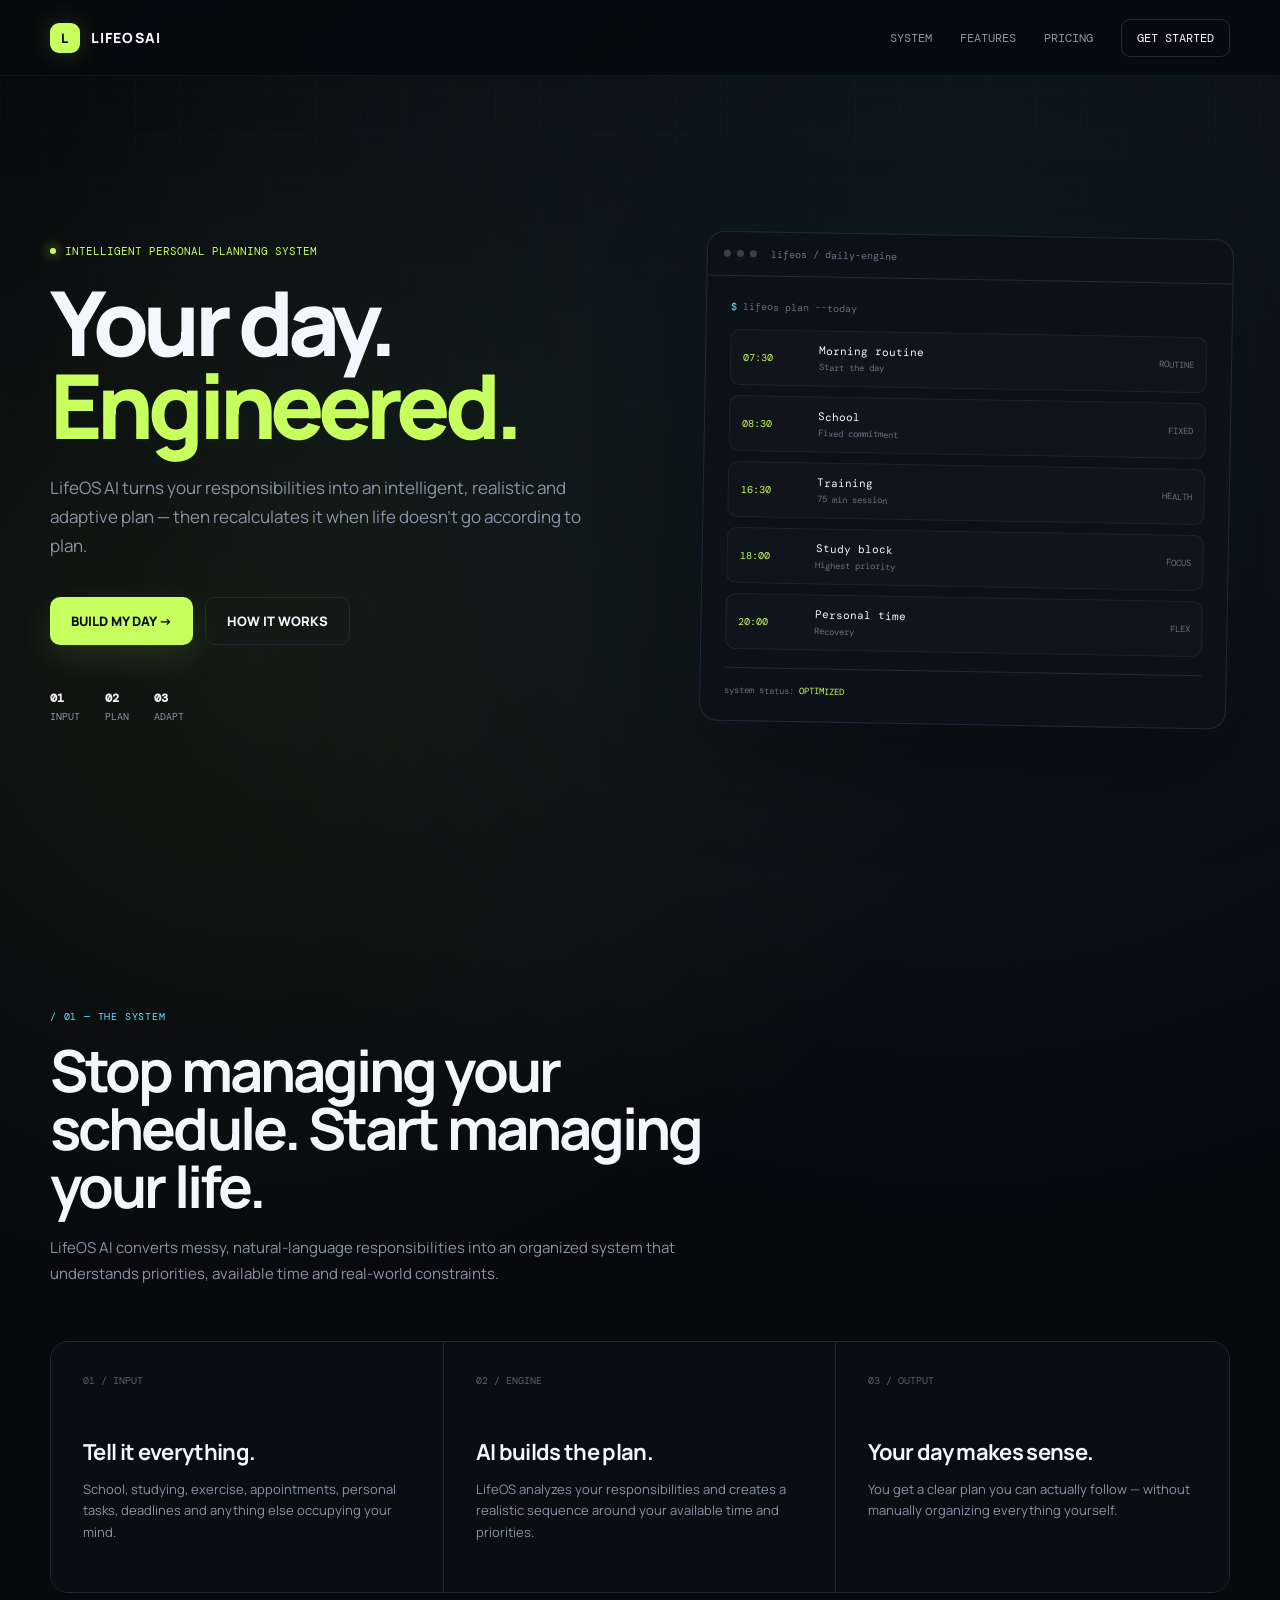
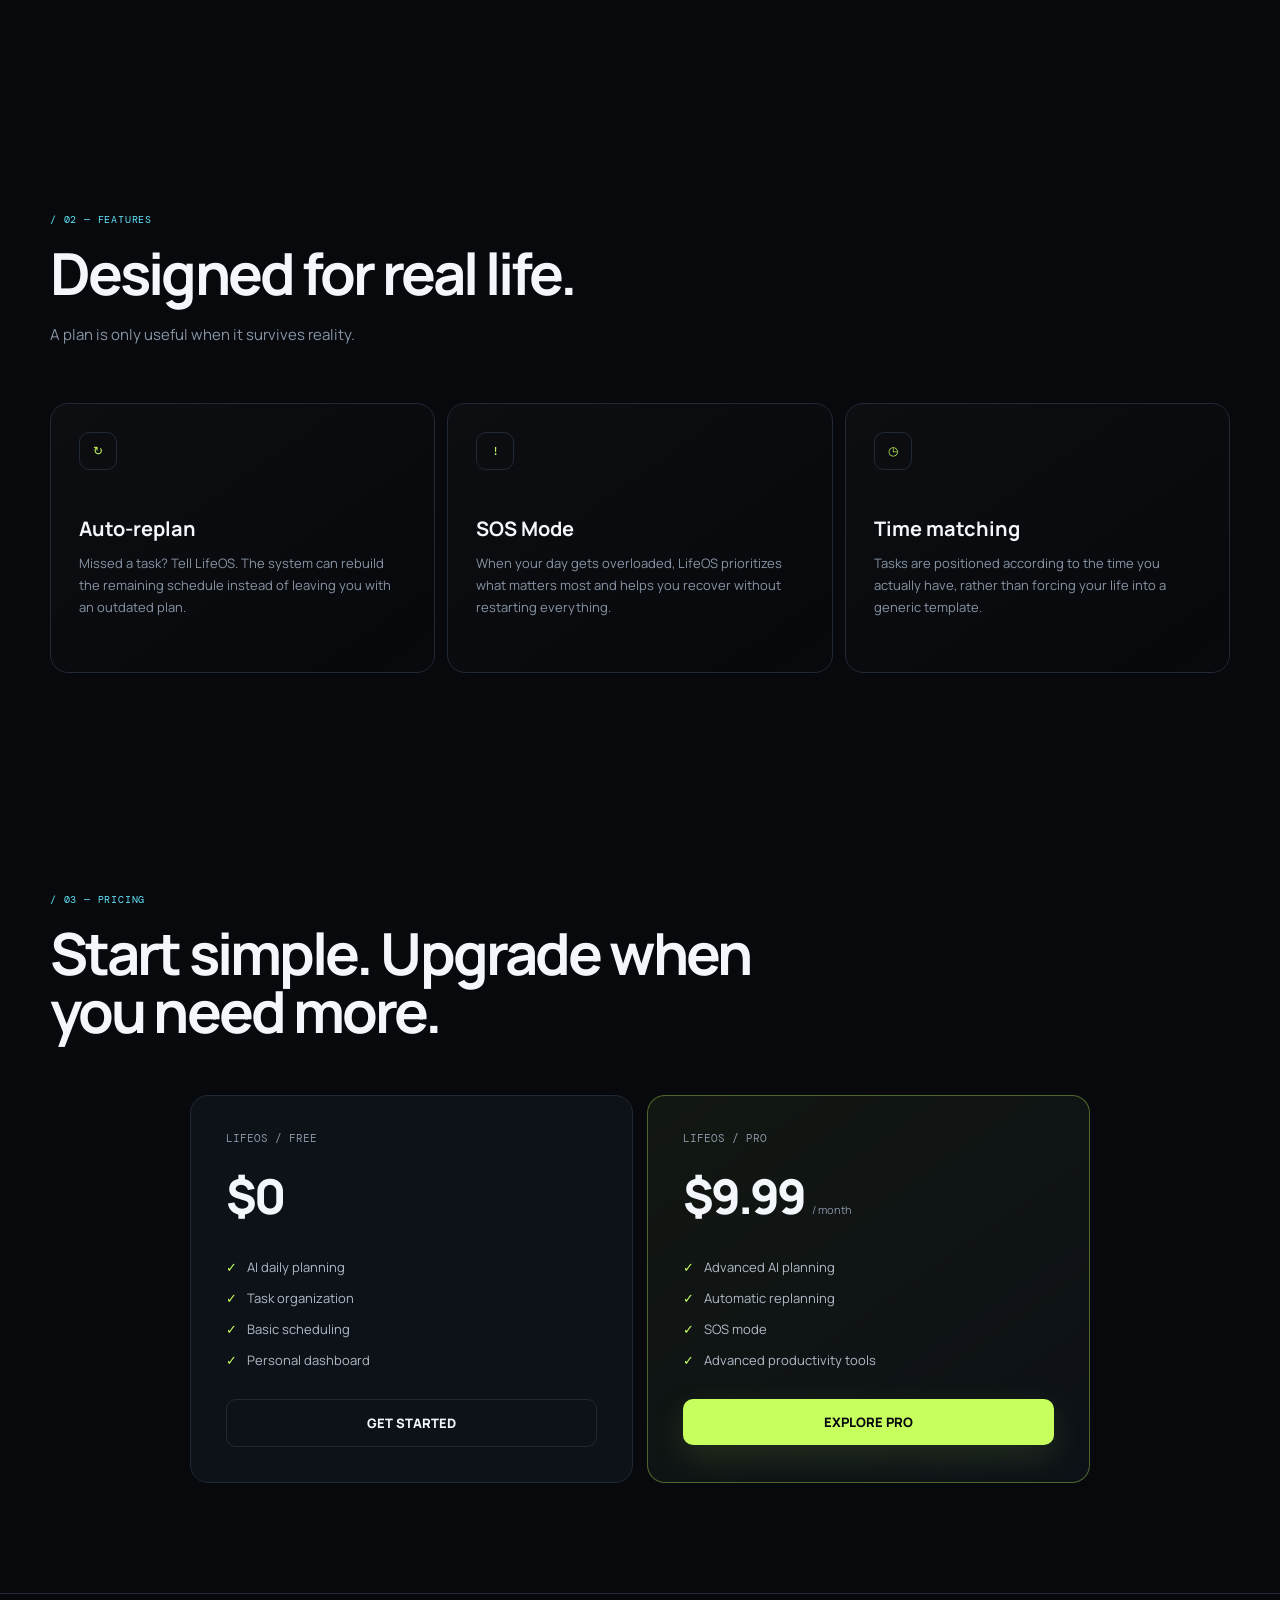
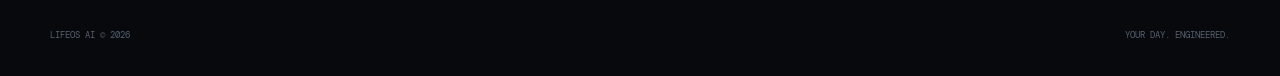
==== commit e797b6df: "Create index.html" ====
--- a/public/index.html
+++ b/public/index.html
@@ -1,2430 +1,2762 @@
 <!doctype html>
 <html lang="en">
-
 <head>
-
-<meta charset="utf-8">
-
-<meta
-  name="viewport"
-  content="width=device-width,initial-scale=1"
->
-
-<title>LifeOS AI — Your day, engineered.</title>
-
-<meta
-  name="description"
-  content="LifeOS AI turns your responsibilities into an intelligent, realistic and adaptive plan."
->
-
-<link rel="preconnect" href="https://fonts.googleapis.com">
-
-<link
-  rel="preconnect"
-  href="https://fonts.gstatic.com"
-  crossorigin
->
-
-<link
-  href="https://fonts.googleapis.com/css2?family=DM+Mono:wght@400;500&family=Manrope:wght@400;500;600;700;800&display=swap"
-  rel="stylesheet"
->
-
-<style>
-
-/* =========================================================
-   LIFEOS AI — CORE DESIGN
-   ========================================================= */
-
-:root{
-
-  --bg:#07090d;
-  --surface:#0d1118;
-  --surface2:#111722;
-  --line:#202936;
-
-  --text:#f3f7fb;
-  --muted:#8995a5;
-
-  --lime:#c7ff5e;
-  --cyan:#64e6ff;
-
-}
-
-*{
-  box-sizing:border-box;
-}
-
-html{
-  scroll-behavior:smooth;
-}
-
-body{
-
-  margin:0;
-
-  background:var(--bg);
-
-  color:var(--text);
-
-  font-family:
-    Manrope,
-    system-ui,
-    sans-serif;
-
-  overflow-x:hidden;
-
-}
-
-body:before{
-
-  content:"";
-
-  position:fixed;
-
-  inset:0;
-
-  pointer-events:none;
-
-  opacity:.16;
-
-  background-image:
-    linear-gradient(
-      #fff 1px,
-      transparent 1px
-    ),
-    linear-gradient(
-      90deg,
-      #fff 1px,
-      transparent 1px
-    );
-
-  background-size:70px 70px;
-
-  mask-image:
-    linear-gradient(
-      to bottom,
-      #000,
-      transparent 70%
-    );
-
-}
-
-/* =========================================================
-   NAVIGATION
-   ========================================================= */
-
-nav{
-
-  height:78px;
-
-  max-width:1180px;
-
-  margin:auto;
-
-  padding:0 28px;
-
-  display:flex;
-
-  align-items:center;
-
-  justify-content:space-between;
-
-  border-bottom:
-    1px solid #ffffff08;
-
-}
-
-.brand{
-
-  font-weight:800;
-
-  letter-spacing:-1px;
-
-  font-size:20px;
-
-}
-
-.brand span{
-
-  color:var(--lime);
-
-}
-
-.links{
-
-  display:flex;
-
-  gap:28px;
-
-  font-size:13px;
-
-}
-
-.links a{
-
-  color:var(--muted);
-
-  text-decoration:none;
-
-  cursor:pointer;
-
-  transition:.2s;
-
-}
-
-.links a:hover{
-
-  color:#fff;
-
-}
-
-.navbtn{
-
-  font-size:12px;
-
-  padding:10px 15px;
-
-  border:1px solid var(--line);
-
-  border-radius:9px;
-
-  background:#10151d;
-
-  color:#fff;
-
-  cursor:pointer;
-
-}
-
-/* =========================================================
-   BUTTONS
-   ========================================================= */
-
-.btn{
-
-  cursor:pointer;
-
-  border:1px solid var(--line);
-
-  border-radius:10px;
-
-  padding:13px 18px;
-
-  background:#0e131b;
-
-  color:#fff;
-
-  font-weight:700;
-
-  font-family:Manrope,sans-serif;
-
-  transition:.2s;
-
-}
-
-.btn:hover{
-
-  transform:translateY(-2px);
-
-  border-color:#3b4655;
-
-}
-
-.primary{
-
-  background:var(--lime);
-
-  border-color:var(--lime);
-
-  color:#0a0d08;
-
-}
-
-.primary:hover{
-
-  background:#d5ff7d;
-
-  border-color:#d5ff7d;
-
-}
-
-/* =========================================================
-   HERO
-   ========================================================= */
-
-.hero{
-
-  max-width:1180px;
-
-  margin:0 auto;
-
-  padding:
-    115px
-    28px
-    105px;
-
-  display:grid;
-
-  grid-template-columns:
-    1.08fr
-    .92fr;
-
-  gap:70px;
-
-  align-items:center;
-
-}
-
-.label{
-
-  font:
-    500 11px
-    "DM Mono",
-    monospace;
-
-  color:var(--lime);
-
-  letter-spacing:2px;
-
-  text-transform:uppercase;
-
-}
-
-.hero h1{
-
-  font-size:
-    clamp(
-      52px,
-      7vw,
-      86px
-    );
-
-  line-height:.98;
-
-  letter-spacing:-5px;
-
-  margin:20px 0 25px;
-
-}
-
-.hero h1 span{
-
-  color:transparent;
-
-  -webkit-text-stroke:
-    1px var(--lime);
-
-}
-
-.hero p{
-
-  color:var(--muted);
-
-  font-size:17px;
-
-  line-height:1.7;
-
-  max-width:590px;
-
-}
-
-.actions{
-
-  display:flex;
-
-  gap:10px;
-
-  margin-top:30px;
-
-}
-
-.terminal{
-
-  border:
-    1px solid #26313f;
-
-  border-radius:18px;
-
-  background:
-    linear-gradient(
-      145deg,
-      #101721,
-      #0b0e14
-    );
-
-  box-shadow:
-    0 30px 100px #000;
-
-  overflow:hidden;
-
-}
-
-.termhead{
-
-  height:42px;
-
-  border-bottom:
-    1px solid #202936;
-
-  display:flex;
-
-  align-items:center;
-
-  padding:0 15px;
-
-  gap:7px;
-
-}
-
-.dot{
-
-  width:7px;
-
-  height:7px;
-
-  border-radius:50%;
-
-  background:#4a5360;
-
-}
-
-.termhead small{
-
-  margin-left:8px;
-
-  color:#647082;
-
-  font:
-    400 10px
-    "DM Mono";
-
-}
-
-.screen{
-
-  padding:25px;
-
-}
-
-.prompt{
-
-  font:
-    500 12px
-    "DM Mono";
-
-  color:#748193;
-
-}
-
-.input{
-
-  margin-top:10px;
-
-  padding:13px 14px;
-
-  border:
-    1px solid #273342;
-
-  border-radius:9px;
-
-  color:#e7ecf2;
-
-  font-size:13px;
-
-  background:#0b0f15;
-
-}
-
-.airesponse{
-
-  margin-top:17px;
-
-  border-left:
-    2px solid var(--lime);
-
-  padding-left:15px;
-
-}
-
-.airesponse b{
-
-  font-size:12px;
-
-}
-
-.schedule{
-
-  margin-top:14px;
-
-  display:grid;
-
-  gap:7px;
-
-}
-
-.row{
-
-  display:flex;
-
-  align-items:center;
-
-  padding:11px;
-
-  border:
-    1px solid #1e2733;
-
-  border-radius:8px;
-
-  background:#0e141d;
-
-}
-
-.time{
-
-  font:
-    400 10px
-    "DM Mono";
-
-  color:#657182;
-
-  width:55px;
-
-}
-
-.row strong{
-
-  font-size:11px;
-
-}
-
-.pill{
-
-  margin-left:auto;
-
-  font:
-    400 9px
-    "DM Mono";
-
-  color:var(--lime);
-
-}
-
-/* =========================================================
-   SECTIONS
-   ========================================================= */
-
-.section{
-
-  max-width:1180px;
-
-  margin:auto;
-
-  padding:80px 28px;
-
-}
-
-.sectionhead{
-
-  max-width:650px;
-
-}
-
-.section h2{
-
-  font-size:42px;
-
-  letter-spacing:-2.5px;
-
-  margin:12px 0;
-
-}
-
-.sectionhead p{
-
-  color:var(--muted);
-
-  line-height:1.7;
-
-}
-
-.grid{
-
-  display:grid;
-
-  grid-template-columns:
-    repeat(3,1fr);
-
-  gap:12px;
-
-  margin-top:40px;
-
-}
-
-.card{
-
-  border:
-    1px solid var(--line);
-
-  background:
-    linear-gradient(
-      145deg,
-      #0e131b,
-      #0a0d12
-    );
-
-  padding:25px;
-
-  border-radius:15px;
-
-  min-height:185px;
-
-}
-
-.num{
-
-  font:
-    500 11px
-    "DM Mono";
-
-  color:#566273;
-
-}
-
-.card h3{
-
-  font-size:18px;
-
-  margin:30px 0 8px;
-
-}
-
-.card p{
-
-  font-size:13px;
-
-  color:var(--muted);
-
-  line-height:1.6;
-
-}
-
-/* =========================================================
-   PRICING
-   ========================================================= */
-
-.pricing{
-
-  display:grid;
-
-  grid-template-columns:
-    1fr 1fr;
-
-  gap:12px;
-
-  margin-top:40px;
-
-}
-
-.price{
-
-  padding:30px;
-
-  border-radius:16px;
-
-  border:
-    1px solid var(--line);
-
-  background:#0d1219;
-
-}
-
-.price.pro{
-
-  border-color:#5f7830;
-
-  background:
-    linear-gradient(
-      145deg,
-      #121a10,
-      #0d1219
-    );
-
-}
-
-.price h3{
-
-  margin:0;
-
-  font-size:18px;
-
-}
-
-.amount{
-
-  font-size:45px;
-
-  font-weight:800;
-
-  letter-spacing:-2px;
-
-  margin:18px 0;
-
-}
-
-.amount small{
-
-  font:
-    400 12px
-    "DM Mono";
-
-  color:var(--muted);
-
-  letter-spacing:0;
-
-}
-
-.price ul{
-
-  padding-left:18px;
-
-  color:var(--muted);
-
-  line-height:2;
-
-  font-size:13px;
-
-}
-
-/* =========================================================
-   FOOTER
-   ========================================================= */
-
-.footer{
-
-  border-top:
-    1px solid var(--line);
-
-  padding:30px 28px;
-
-  text-align:center;
-
-  color:#56606e;
-
-  font:
-    400 10px
-    "DM Mono";
-
-}
-
-/* =========================================================
-   FULL SCREEN APP
-   ========================================================= */
-
-.app-screen{
-
-  position:fixed;
-
-  inset:0;
-
-  z-index:9999;
-
-  background:
-    rgba(7,9,13,.98);
-
-  overflow-y:auto;
-
-  animation:
-    screenIn .25s ease;
-
-}
-
-@keyframes screenIn{
-
-  from{
-
-    opacity:0;
-    transform:translateY(10px);
-
-  }
-
-  to{
-
-    opacity:1;
-    transform:translateY(0);
-
-  }
-
-}
-
-.app-inner{
-
-  width:
-    min(
-      900px,
-      calc(100% - 40px)
-    );
-
-  margin:auto;
-
-  padding:
-    35px
-    0
-    80px;
-
-}
-
-.app-top{
-
-  display:flex;
-
-  justify-content:space-between;
-
-  align-items:center;
-
-  margin-bottom:80px;
-
-}
-
-/* =========================================================
-   AUTH
-   ========================================================= */
-
-.auth-box{
-
-  width:
-    min(
-      440px,
-      calc(100% - 40px)
-    );
-
-  margin:
-    80px auto;
-
-  padding:35px;
-
-  border:
-    1px solid var(--line);
-
-  border-radius:18px;
-
-  background:
-    linear-gradient(
-      145deg,
-      #111722,
-      #0b0f15
-    );
-
-  box-shadow:
-    0 30px 100px #000;
-
-}
-
-.auth-box h1{
-
-  font-size:48px;
-
-  line-height:1;
-
-  letter-spacing:-3px;
-
-  margin:18px 0;
-
-}
-
-.auth-box h1 span{
-
-  color:transparent;
-
-  -webkit-text-stroke:
-    1px var(--lime);
-
-}
-
-.auth-description{
-
-  color:var(--muted);
-
-  line-height:1.6;
-
-  font-size:14px;
-
-  margin-bottom:25px;
-
-}
-
-.auth-input{
-
-  width:100%;
-
-  padding:14px;
-
-  margin-bottom:12px;
-
-  border:
-    1px solid var(--line);
-
-  border-radius:9px;
-
-  background:#080c12;
-
-  color:#fff;
-
-  outline:none;
-
-  font-family:Manrope,sans-serif;
-
-}
-
-.auth-input:focus{
-
-  border-color:var(--lime);
-
-}
-
-.auth-main{
-
-  width:100%;
-
-  margin-top:8px;
-
-}
-
-.login-link{
-
-  display:block;
-
-  margin:18px auto 0;
-
-  border:0;
-
-  background:none;
-
-  color:var(--muted);
-
-  cursor:pointer;
-
-  font-size:12px;
-
-}
-
-/* =========================================================
-   PLANNER
-   ========================================================= */
-
-.planner-title{
-
-  font-size:
-    clamp(
-      48px,
-      8vw,
-      78px
-    );
-
-  line-height:.98;
-
-  letter-spacing:-4px;
-
-  margin:18px 0;
-
-}
-
-.planner-title span{
-
-  color:transparent;
-
-  -webkit-text-stroke:
-    1px var(--lime);
-
-}
-
-.planner-description{
-
-  color:var(--muted);
-
-  max-width:650px;
-
-  line-height:1.7;
-
-}
-
-.planner-input{
-
-  width:100%;
-
-  min-height:190px;
-
-  margin-top:30px;
-
-  padding:18px;
-
-  border:
-    1px solid var(--line);
-
-  border-radius:12px;
-
-  background:#0d1219;
-
-  color:#fff;
-
-  font-family:Manrope,sans-serif;
-
-  font-size:15px;
-
-  resize:vertical;
-
-  outline:none;
-
-}
-
-.planner-input:focus{
-
-  border-color:var(--lime);
-
-}
-
-.generate-btn{
-
-  margin-top:15px;
-
-}
-
-.generated-plan{
-
-  margin-top:35px;
-
-  border:
-    1px solid var(--line);
-
-  border-radius:16px;
-
-  overflow:hidden;
-
-  background:#0d1219;
-
-}
-
-.plan-header{
-
-  padding:18px;
-
-  display:flex;
-
-  justify-content:space-between;
-
-  border-bottom:
-    1px solid var(--line);
-
-  color:var(--lime);
-
-  font:
-    500 11px
-    "DM Mono";
-
-}
-
-.plan-header small{
-
-  color:var(--muted);
-
-}
-
-.plan-item{
-
-  display:flex;
-
-  align-items:center;
-
-  gap:15px;
-
-  padding:17px;
-
-  border-bottom:
-    1px solid #ffffff08;
-
-}
-
-.plan-item span{
-
-  width:55px;
-
-  color:#657182;
-
-  font:
-    400 11px
-    "DM Mono";
-
-}
-
-.plan-item strong{
-
-  font-size:13px;
-
-}
-
-.plan-item em{
-
-  margin-left:auto;
-
-  color:var(--lime);
-
-  font:
-    400 10px
-    "DM Mono";
-
-  font-style:normal;
-
-}
-
-.plan-footer{
-
-  padding:18px;
-
-  color:var(--muted);
-
-  font-size:12px;
-
-}
-
-/* =========================================================
-   PRO
-   ========================================================= */
-
-.pro-box{
-
-  width:
-    min(
-      680px,
-      calc(100% - 40px)
-    );
-
-  margin:
-    80px auto;
-
-  padding:45px;
-
-  border:
-    1px solid #5f7830;
-
-  border-radius:20px;
-
-  background:
-    linear-gradient(
-      145deg,
-      #121a10,
-      #0d1219
-    );
-
-  box-shadow:
-    0 30px 100px #000;
-
-  position:relative;
-
-}
-
-.pro-box h1{
-
-  font-size:
-    clamp(
-      50px,
-      8vw,
-      80px
-    );
-
-  line-height:.98;
-
-  letter-spacing:-4px;
-
-  margin:18px 0;
-
-}
-
-.pro-box h1 span{
-
-  color:transparent;
-
-  -webkit-text-stroke:
-    1px var(--lime);
-
-}
-
-.pro-box p{
-
-  color:var(--muted);
-
-  line-height:1.7;
-
-}
-
-.pro-price{
-
-  font-size:55px;
-
-  font-weight:800;
-
-  margin:30px 0;
-
-}
-
-.pro-price small{
-
-  font:
-    400 12px
-    "DM Mono";
-
-  color:var(--muted);
-
-}
-
-.pro-features{
-
-  display:grid;
-
-  gap:12px;
-
-  color:#cdd5df;
-
-  font-size:14px;
-
-  margin-bottom:30px;
-
-}
-
-.pro-button{
-
-  width:100%;
-
-}
-
-/* =========================================================
-   SUCCESS SCREEN
-   ========================================================= */
-
-.success{
-
-  text-align:center;
-
-  width:
-    min(
-      600px,
-      calc(100% - 40px)
-    );
-
-  margin:
-    120px auto;
-
-  padding:50px;
-
-  border:
-    1px solid var(--line);
-
-  border-radius:20px;
-
-  background:#0d1219;
-
-}
-
-.success-icon{
-
-  width:70px;
-
-  height:70px;
-
-  display:flex;
-
-  align-items:center;
-
-  justify-content:center;
-
-  margin:0 auto 25px;
-
-  border-radius:50%;
-
-  background:var(--lime);
-
-  color:#080b07;
-
-  font-size:30px;
-
-}
-
-.success h1{
-
-  font-size:42px;
-
-  letter-spacing:-2px;
-
-}
-
-.success p{
-
-  color:var(--muted);
-
-  line-height:1.7;
-
-}
-
-/* =========================================================
-   MOBILE
-   ========================================================= */
-
-@media(max-width:820px){
-
-  .links{
-
-    display:none;
-
-  }
-
-  .hero{
-
-    grid-template-columns:1fr;
-
-    padding-top:75px;
-
-    gap:45px;
-
-  }
-
-  .hero h1{
-
-    letter-spacing:-3px;
-
-  }
-
-  .grid,
-  .pricing{
-
-    grid-template-columns:1fr;
-
-  }
-
-  .section{
-
-    padding:
-      60px 22px;
-
-  }
-
-}
-
-@media(max-width:600px){
-
-  .actions{
-
-    flex-direction:column;
-
-  }
-
-  .actions .btn{
-
-    width:100%;
-
-    text-align:center;
-
-  }
-
-  .auth-box,
-  .pro-box,
-  .success{
-
-    padding:25px;
-
-  }
-
-  .app-inner{
-
-    width:
-      calc(100% - 30px);
-
-  }
-
-  .app-top{
-
-    margin-bottom:55px;
-
-  }
-
-  .plan-item{
-
-    gap:8px;
-
-  }
-
-}
-
-</style>
-
+  <meta charset="UTF-8">
+  <meta name="viewport" content="width=device-width, initial-scale=1.0">
+  <meta name="theme-color" content="#07090d">
+
+  <title>LifeOS AI — Your day, engineered.</title>
+
+  <meta
+    name="description"
+    content="LifeOS AI turns your responsibilities into an intelligent, realistic and adaptive plan."
+  >
+
+  <link rel="preconnect" href="https://fonts.googleapis.com">
+  <link rel="preconnect" href="https://fonts.gstatic.com" crossorigin>
+
+  <link
+    href="https://fonts.googleapis.com/css2?family=DM+Mono:wght@400;500&family=Manrope:wght@400;500;600;700;800&display=swap"
+    rel="stylesheet"
+  >
+
+  <style>
+    :root {
+      --bg: #07090d;
+      --surface: #0d1118;
+      --surface2: #111722;
+      --line: #202936;
+
+      --text: #f3f7fb;
+      --muted: #8995a5;
+
+      --lime: #c7ff5e;
+      --cyan: #64e6ff;
+
+      --danger: #ff687d;
+
+      --radius: 18px;
+      --max: 1180px;
+    }
+
+    * {
+      box-sizing: border-box;
+      margin: 0;
+      padding: 0;
+    }
+
+    html {
+      scroll-behavior: smooth;
+    }
+
+    body {
+      background:
+        radial-gradient(
+          circle at 75% 10%,
+          rgba(100, 230, 255, 0.08),
+          transparent 30%
+        ),
+        radial-gradient(
+          circle at 20% 20%,
+          rgba(199, 255, 94, 0.06),
+          transparent 25%
+        ),
+        var(--bg);
+
+      color: var(--text);
+      font-family: "Manrope", sans-serif;
+      min-height: 100vh;
+      overflow-x: hidden;
+    }
+
+    body::before {
+      content: "";
+      position: fixed;
+      inset: 0;
+      pointer-events: none;
+      opacity: 0.035;
+
+      background-image:
+        linear-gradient(rgba(255,255,255,.5) 1px, transparent 1px),
+        linear-gradient(90deg, rgba(255,255,255,.5) 1px, transparent 1px);
+
+      background-size: 45px 45px;
+      mask-image: linear-gradient(to bottom, black, transparent 80%);
+    }
+
+    button,
+    input,
+    textarea {
+      font: inherit;
+    }
+
+    button {
+      cursor: pointer;
+    }
+
+    a {
+      color: inherit;
+      text-decoration: none;
+    }
+
+    .mono {
+      font-family: "DM Mono", monospace;
+    }
+
+    .container {
+      width: min(calc(100% - 40px), var(--max));
+      margin: auto;
+    }
+
+    /* =========================
+       NAVIGATION
+    ========================= */
+
+    nav {
+      position: fixed;
+      top: 0;
+      left: 0;
+      right: 0;
+      z-index: 100;
+
+      height: 76px;
+
+      background: rgba(7, 9, 13, .78);
+      backdrop-filter: blur(18px);
+      -webkit-backdrop-filter: blur(18px);
+
+      border-bottom: 1px solid rgba(255,255,255,.05);
+    }
+
+    .nav-inner {
+      width: min(calc(100% - 40px), var(--max));
+      height: 100%;
+      margin: auto;
+
+      display: flex;
+      align-items: center;
+      justify-content: space-between;
+    }
+
+    .brand {
+      display: flex;
+      align-items: center;
+      gap: 11px;
+
+      font-weight: 800;
+      letter-spacing: .08em;
+      font-size: 14px;
+    }
+
+    .brand-mark {
+      width: 30px;
+      height: 30px;
+
+      border-radius: 9px;
+
+      background: var(--lime);
+
+      display: grid;
+      place-items: center;
+
+      color: #07090d;
+      font-size: 13px;
+      font-weight: 900;
+
+      box-shadow: 0 0 28px rgba(199,255,94,.18);
+    }
+
+    .nav-links {
+      display: flex;
+      align-items: center;
+      gap: 28px;
+
+      font-size: 12px;
+      color: var(--muted);
+      font-family: "DM Mono", monospace;
+    }
+
+    .nav-links a {
+      transition: color .2s ease;
+    }
+
+    .nav-links a:hover {
+      color: var(--text);
+    }
+
+    .nav-cta {
+      border: 1px solid var(--line);
+      padding: 10px 15px;
+      border-radius: 9px;
+
+      color: var(--text) !important;
+
+      transition:
+        border-color .2s ease,
+        background .2s ease;
+    }
+
+    .nav-cta:hover {
+      border-color: rgba(199,255,94,.5);
+      background: rgba(199,255,94,.05);
+    }
+
+    /* =========================
+       HERO
+    ========================= */
+
+    .hero {
+      min-height: 100vh;
+      padding: 150px 0 90px;
+
+      display: flex;
+      align-items: center;
+    }
+
+    .hero-grid {
+      display: grid;
+      grid-template-columns: 1.05fr .95fr;
+      gap: 70px;
+      align-items: center;
+    }
+
+    .eyebrow {
+      display: inline-flex;
+      align-items: center;
+      gap: 9px;
+
+      font-family: "DM Mono", monospace;
+      font-size: 11px;
+      color: var(--lime);
+
+      margin-bottom: 22px;
+    }
+
+    .eyebrow-dot {
+      width: 6px;
+      height: 6px;
+      border-radius: 50%;
+      background: var(--lime);
+
+      box-shadow: 0 0 12px var(--lime);
+    }
+
+    h1 {
+      font-size: clamp(52px, 7vw, 90px);
+      line-height: .93;
+      letter-spacing: -.065em;
+      font-weight: 800;
+
+      max-width: 700px;
+    }
+
+    h1 span {
+      color: var(--lime);
+    }
+
+    .hero-description {
+      margin-top: 28px;
+
+      max-width: 570px;
+
+      color: var(--muted);
+      font-size: 17px;
+      line-height: 1.7;
+    }
+
+    .hero-actions {
+      display: flex;
+      gap: 12px;
+      margin-top: 36px;
+      flex-wrap: wrap;
+    }
+
+    .btn {
+      border: 0;
+      border-radius: 10px;
+
+      padding: 14px 21px;
+
+      font-weight: 800;
+      font-size: 13px;
+
+      transition:
+        transform .2s ease,
+        box-shadow .2s ease,
+        background .2s ease;
+    }
+
+    .btn:hover {
+      transform: translateY(-2px);
+    }
+
+    .btn-primary {
+      background: var(--lime);
+      color: #07090d;
+
+      box-shadow: 0 12px 35px rgba(199,255,94,.12);
+    }
+
+    .btn-primary:hover {
+      box-shadow: 0 16px 45px rgba(199,255,94,.22);
+    }
+
+    .btn-secondary {
+      background: transparent;
+      border: 1px solid var(--line);
+      color: var(--text);
+    }
+
+    .btn-secondary:hover {
+      border-color: #3a4655;
+      background: rgba(255,255,255,.025);
+    }
+
+    .hero-meta {
+      display: flex;
+      gap: 25px;
+      margin-top: 45px;
+
+      color: var(--muted);
+      font-family: "DM Mono", monospace;
+      font-size: 10px;
+    }
+
+    .hero-meta strong {
+      display: block;
+      color: var(--text);
+      font-size: 12px;
+      margin-bottom: 4px;
+    }
+
+    /* =========================
+       TERMINAL
+    ========================= */
+
+    .terminal {
+      background: rgba(13,17,24,.88);
+
+      border: 1px solid var(--line);
+      border-radius: 18px;
+
+      box-shadow:
+        0 35px 100px rgba(0,0,0,.4),
+        0 0 70px rgba(100,230,255,.035);
+
+      overflow: hidden;
+      transform: rotate(1deg);
+    }
+
+    .terminal-top {
+      height: 44px;
+
+      display: flex;
+      align-items: center;
+
+      padding: 0 16px;
+
+      border-bottom: 1px solid var(--line);
+    }
+
+    .terminal-dots {
+      display: flex;
+      gap: 6px;
+    }
+
+    .terminal-dots i {
+      width: 7px;
+      height: 7px;
+      border-radius: 50%;
+      background: #35404e;
+    }
+
+    .terminal-title {
+      margin-left: 14px;
+
+      color: #687487;
+      font-family: "DM Mono", monospace;
+      font-size: 10px;
+    }
+
+    .terminal-body {
+      padding: 24px;
+      font-family: "DM Mono", monospace;
+    }
+
+    .terminal-line {
+      color: #607082;
+      font-size: 10px;
+      margin-bottom: 16px;
+    }
+
+    .terminal-command {
+      color: var(--cyan);
+    }
+
+    .schedule {
+      display: grid;
+      gap: 10px;
+    }
+
+    .schedule-item {
+      display: grid;
+      grid-template-columns: 64px 1fr auto;
+      gap: 12px;
+
+      align-items: center;
+
+      padding: 12px;
+
+      border: 1px solid rgba(255,255,255,.055);
+      border-radius: 10px;
+
+      background: rgba(255,255,255,.018);
+    }
+
+    .schedule-time {
+      color: var(--lime);
+      font-size: 10px;
+    }
+
+    .schedule-name {
+      color: var(--text);
+      font-size: 11px;
+    }
+
+    .schedule-detail {
+      color: #657181;
+      font-size: 9px;
+      margin-top: 4px;
+    }
+
+    .schedule-tag {
+      color: #647181;
+      font-size: 9px;
+    }
+
+    .terminal-footer {
+      margin-top: 18px;
+
+      padding-top: 16px;
+      border-top: 1px solid var(--line);
+
+      color: #607082;
+      font-size: 9px;
+    }
+
+    .terminal-footer span {
+      color: var(--lime);
+    }
+
+    /* =========================
+       SECTIONS
+    ========================= */
+
+    section {
+      padding: 110px 0;
+      position: relative;
+    }
+
+    .section-label {
+      color: var(--cyan);
+      font-family: "DM Mono", monospace;
+      font-size: 10px;
+      margin-bottom: 18px;
+      letter-spacing: .08em;
+    }
+
+    .section-title {
+      font-size: clamp(34px, 5vw, 58px);
+      letter-spacing: -.05em;
+      line-height: 1;
+
+      max-width: 760px;
+    }
+
+    .section-description {
+      max-width: 650px;
+      margin-top: 20px;
+
+      color: var(--muted);
+      line-height: 1.7;
+      font-size: 15px;
+    }
+
+    /* =========================
+       SYSTEM
+    ========================= */
+
+    .system-grid {
+      display: grid;
+      grid-template-columns: repeat(3, 1fr);
+
+      margin-top: 55px;
+
+      border: 1px solid var(--line);
+      border-radius: var(--radius);
+      overflow: hidden;
+    }
+
+    .system-card {
+      padding: 32px;
+
+      min-height: 250px;
+
+      background: rgba(13,17,24,.55);
+
+      border-right: 1px solid var(--line);
+    }
+
+    .system-card:last-child {
+      border-right: 0;
+    }
+
+    .system-number {
+      color: #566170;
+      font-family: "DM Mono", monospace;
+      font-size: 10px;
+    }
+
+    .system-card h3 {
+      margin-top: 50px;
+
+      font-size: 22px;
+      letter-spacing: -.03em;
+    }
+
+    .system-card p {
+      color: var(--muted);
+      line-height: 1.65;
+      font-size: 13px;
+      margin-top: 12px;
+    }
+
+    /* =========================
+       FEATURES
+    ========================= */
+
+    .features-grid {
+      display: grid;
+      grid-template-columns: repeat(3, 1fr);
+      gap: 12px;
+
+      margin-top: 55px;
+    }
+
+    .feature {
+      padding: 28px;
+
+      border: 1px solid var(--line);
+      border-radius: var(--radius);
+
+      background:
+        linear-gradient(
+          145deg,
+          rgba(255,255,255,.025),
+          transparent
+        );
+
+      min-height: 270px;
+
+      transition:
+        transform .25s ease,
+        border-color .25s ease;
+    }
+
+    .feature:hover {
+      transform: translateY(-5px);
+      border-color: #303b49;
+    }
+
+    .feature-icon {
+      width: 38px;
+      height: 38px;
+
+      display: grid;
+      place-items: center;
+
+      border: 1px solid var(--line);
+      border-radius: 10px;
+
+      color: var(--lime);
+      font-family: "DM Mono", monospace;
+      font-size: 12px;
+    }
+
+    .feature h3 {
+      margin-top: 45px;
+      font-size: 20px;
+    }
+
+    .feature p {
+      margin-top: 10px;
+
+      color: var(--muted);
+      font-size: 13px;
+      line-height: 1.7;
+    }
+
+    /* =========================
+       PRICING
+    ========================= */
+
+    .pricing-grid {
+      display: grid;
+      grid-template-columns: repeat(2, 1fr);
+      gap: 14px;
+
+      max-width: 900px;
+      margin: 55px auto 0;
+    }
+
+    .price-card {
+      padding: 35px;
+
+      border: 1px solid var(--line);
+      border-radius: var(--radius);
+
+      background: var(--surface);
+    }
+
+    .price-card.pro {
+      border-color: rgba(199,255,94,.35);
+      background:
+        linear-gradient(
+          145deg,
+          rgba(199,255,94,.06),
+          var(--surface)
+        );
+    }
+
+    .price-name {
+      font-family: "DM Mono", monospace;
+      font-size: 11px;
+      color: var(--muted);
+    }
+
+    .price {
+      margin-top: 18px;
+
+      font-size: 48px;
+      font-weight: 800;
+      letter-spacing: -.06em;
+    }
+
+    .price small {
+      color: var(--muted);
+      font-size: 11px;
+      letter-spacing: 0;
+      font-weight: 400;
+    }
+
+    .price-list {
+      list-style: none;
+      margin: 30px 0;
+
+      display: grid;
+      gap: 13px;
+    }
+
+    .price-list li {
+      color: #b1bac7;
+      font-size: 13px;
+    }
+
+    .price-list li::before {
+      content: "✓";
+      color: var(--lime);
+      margin-right: 10px;
+    }
+
+    /* =========================
+       FOOTER
+    ========================= */
+
+    footer {
+      padding: 35px 0;
+      border-top: 1px solid var(--line);
+
+      color: #566170;
+      font-family: "DM Mono", monospace;
+      font-size: 9px;
+    }
+
+    .footer-inner {
+      display: flex;
+      justify-content: space-between;
+      gap: 20px;
+    }
+
+    /* =========================
+       OVERLAYS
+    ========================= */
+
+    .overlay {
+      position: fixed;
+      inset: 0;
+      z-index: 500;
+
+      display: none;
+      align-items: center;
+      justify-content: center;
+
+      padding: 20px;
+
+      background: rgba(3,5,8,.86);
+      backdrop-filter: blur(20px);
+      -webkit-backdrop-filter: blur(20px);
+
+      overflow-y: auto;
+    }
+
+    .overlay.active {
+      display: flex;
+    }
+
+    .modal {
+      width: min(100%, 540px);
+
+      border: 1px solid var(--line);
+      border-radius: 20px;
+
+      background:
+        radial-gradient(
+          circle at 100% 0,
+          rgba(100,230,255,.06),
+          transparent 35%
+        ),
+        var(--surface);
+
+      box-shadow: 0 40px 120px rgba(0,0,0,.6);
+
+      padding: 30px;
+
+      position: relative;
+    }
+
+    .modal.wide {
+      width: min(100%, 850px);
+    }
+
+    .modal-close {
+      position: absolute;
+      right: 18px;
+      top: 18px;
+
+      width: 34px;
+      height: 34px;
+
+      border-radius: 9px;
+
+      border: 1px solid var(--line);
+      background: transparent;
+
+      color: var(--muted);
+      font-size: 17px;
+    }
+
+    .modal-close:hover {
+      color: var(--text);
+      border-color: #394555;
+    }
+
+    .modal-eyebrow {
+      color: var(--lime);
+      font-family: "DM Mono", monospace;
+      font-size: 10px;
+      margin-bottom: 12px;
+    }
+
+    .modal h2 {
+      font-size: 32px;
+      letter-spacing: -.045em;
+    }
+
+    .modal-description {
+      margin-top: 10px;
+
+      color: var(--muted);
+      line-height: 1.6;
+      font-size: 13px;
+    }
+
+    /* =========================
+       AUTH
+    ========================= */
+
+    .auth-switch {
+      display: flex;
+      margin-top: 25px;
+
+      padding: 4px;
+
+      border: 1px solid var(--line);
+      border-radius: 10px;
+      background: #090c11;
+    }
+
+    .auth-tab {
+      flex: 1;
+
+      padding: 10px;
+
+      border: 0;
+      border-radius: 7px;
+
+      background: transparent;
+      color: var(--muted);
+
+      font-size: 11px;
+      font-family: "DM Mono", monospace;
+    }
+
+    .auth-tab.active {
+      background: var(--surface2);
+      color: var(--text);
+    }
+
+    .auth-form {
+      margin-top: 20px;
+    }
+
+    .field {
+      margin-bottom: 14px;
+    }
+
+    .field label {
+      display: block;
+
+      margin-bottom: 7px;
+
+      color: #778394;
+
+      font-size: 10px;
+      font-family: "DM Mono", monospace;
+    }
+
+    .field input,
+    .planner-input {
+      width: 100%;
+
+      border: 1px solid var(--line);
+      border-radius: 10px;
+
+      background: #090c11;
+      color: var(--text);
+
+      padding: 13px 14px;
+
+      outline: none;
+
+      font-size: 13px;
+
+      transition: border-color .2s ease;
+    }
+
+    .field input:focus,
+    .planner-input:focus {
+      border-color: rgba(199,255,94,.45);
+    }
+
+    .field input::placeholder,
+    .planner-input::placeholder {
+      color: #4d5867;
+    }
+
+    .auth-submit {
+      width: 100%;
+      margin-top: 8px;
+    }
+
+    .status {
+      display: none;
+
+      padding: 11px 12px;
+      margin-top: 14px;
+
+      border: 1px solid var(--line);
+      border-radius: 9px;
+
+      font-family: "DM Mono", monospace;
+      font-size: 10px;
+      line-height: 1.5;
+    }
+
+    .status.show {
+      display: block;
+    }
+
+    .status.error {
+      color: var(--danger);
+      border-color: rgba(255,104,125,.25);
+      background: rgba(255,104,125,.04);
+    }
+
+    .status.success {
+      color: var(--lime);
+      border-color: rgba(199,255,94,.2);
+      background: rgba(199,255,94,.035);
+    }
+
+    .auth-foot {
+      margin-top: 18px;
+
+      color: #596575;
+      font-size: 9px;
+      line-height: 1.6;
+      text-align: center;
+      font-family: "DM Mono", monospace;
+    }
+
+    /* =========================
+       PLANNER
+    ========================= */
+
+    .planner-user {
+      display: flex;
+      align-items: center;
+      justify-content: space-between;
+
+      margin-top: 25px;
+      padding: 11px 13px;
+
+      border: 1px solid var(--line);
+      border-radius: 10px;
+
+      background: rgba(255,255,255,.015);
+
+      font-family: "DM Mono", monospace;
+      font-size: 9px;
+      color: var(--muted);
+    }
+
+    .planner-user strong {
+      color: var(--text);
+      font-weight: 400;
+    }
+
+    .logout-btn {
+      border: 0;
+      background: transparent;
+      color: var(--danger);
+      font-family: "DM Mono", monospace;
+      font-size: 9px;
+    }
+
+    .planner-input {
+      margin-top: 20px;
+      min-height: 145px;
+      resize: vertical;
+    }
+
+    .planner-controls {
+      display: flex;
+      justify-content: space-between;
+      align-items: center;
+
+      margin-top: 13px;
+      gap: 15px;
+    }
+
+    .planner-hint {
+      color: #596575;
+      font-family: "DM Mono", monospace;
+      font-size: 9px;
+      line-height: 1.5;
+    }
+
+    .plan-result {
+      display: none;
+      margin-top: 22px;
+
+      border-top: 1px solid var(--line);
+      padding-top: 20px;
+    }
+
+    .plan-result.show {
+      display: block;
+    }
+
+    .plan-header {
+      display: flex;
+      justify-content: space-between;
+      align-items: center;
+
+      margin-bottom: 14px;
+    }
+
+    .plan-header h3 {
+      font-size: 16px;
+    }
+
+    .plan-header span {
+      color: var(--lime);
+      font-family: "DM Mono", monospace;
+      font-size: 9px;
+    }
+
+    .plan-list {
+      display: grid;
+      gap: 9px;
+    }
+
+    .plan-item {
+      display: grid;
+      grid-template-columns: 75px 1fr;
+
+      padding: 12px;
+
+      border: 1px solid rgba(255,255,255,.055);
+      border-radius: 9px;
+
+      background: rgba(255,255,255,.015);
+    }
+
+    .plan-time {
+      color: var(--lime);
+      font-family: "DM Mono", monospace;
+      font-size: 9px;
+    }
+
+    .plan-task {
+      color: var(--text);
+      font-size: 11px;
+    }
+
+    .plan-task small {
+      display: block;
+      color: #697586;
+      margin-top: 4px;
+      font-size: 9px;
+    }
+
+    /* =========================
+       PRO MODAL
+    ========================= */
+
+    .pro-box {
+      text-align: center;
+      padding: 15px;
+    }
+
+    .pro-price {
+      font-size: 58px;
+      font-weight: 800;
+      letter-spacing: -.07em;
+      margin: 18px 0;
+    }
+
+    .pro-price small {
+      font-size: 12px;
+      color: var(--muted);
+      letter-spacing: 0;
+      font-weight: 400;
+    }
+
+    .pro-features {
+      display: grid;
+      gap: 10px;
+
+      max-width: 400px;
+      margin: 20px auto 30px;
+
+      text-align: left;
+    }
+
+    .pro-features div {
+      color: #aab4c0;
+      font-size: 12px;
+    }
+
+    .pro-features div::before {
+      content: "◆";
+      color: var(--lime);
+      font-size: 7px;
+      margin-right: 10px;
+    }
+
+    /* =========================
+       RESPONSIVE
+    ========================= */
+
+    @media (max-width: 900px) {
+      .hero-grid {
+        grid-template-columns: 1fr;
+        gap: 55px;
+      }
+
+      .terminal {
+        max-width: 650px;
+        width: 100%;
+        margin: auto;
+      }
+
+      .system-grid,
+      .features-grid {
+        grid-template-columns: 1fr;
+      }
+
+      .system-card {
+        border-right: 0;
+        border-bottom: 1px solid var(--line);
+      }
+
+      .system-card:last-child {
+        border-bottom: 0;
+      }
+    }
+
+    @media (max-width: 700px) {
+      .nav-links a:not(.nav-cta) {
+        display: none;
+      }
+
+      .container {
+        width: min(calc(100% - 28px), var(--max));
+      }
+
+      .hero {
+        padding-top: 125px;
+      }
+
+      h1 {
+        font-size: 54px;
+      }
+
+      .hero-description {
+        font-size: 15px;
+      }
+
+      .hero-meta {
+        gap: 15px;
+        flex-wrap: wrap;
+      }
+
+      section {
+        padding: 80px 0;
+      }
+
+      .pricing-grid {
+        grid-template-columns: 1fr;
+      }
+
+      .schedule-item {
+        grid-template-columns: 55px 1fr;
+      }
+
+      .schedule-tag {
+        display: none;
+      }
+
+      .modal {
+        padding: 23px;
+      }
+
+      .planner-controls {
+        align-items: stretch;
+        flex-direction: column;
+      }
+
+      .planner-controls .btn {
+        width: 100%;
+      }
+    }
+  </style>
 </head>
 
 <body>
 
-<!-- ======================================================
-     MAIN LANDING PAGE
-     ====================================================== -->
-
-<nav>
-
-  <div class="brand">
-    LIFEOS<span>AI</span>
-  </div>
-
-  <div class="links">
-
-    <a onclick="goTo('system')">
-      SYSTEM
-    </a>
-
-    <a onclick="goTo('features')">
-      FEATURES
-    </a>
-
-    <a onclick="goTo('pricing')">
-      PRICING
-    </a>
-
-  </div>
-
-  <button
-    class="navbtn"
-    onclick="openAuth()"
+  <!-- =========================
+       NAV
+  ========================= -->
+
+  <nav>
+    <div class="nav-inner">
+
+      <a href="#" class="brand">
+        <span class="brand-mark">L</span>
+        LIFEOSAI
+      </a>
+
+      <div class="nav-links">
+        <a href="#system">SYSTEM</a>
+        <a href="#features">FEATURES</a>
+        <a href="#pricing">PRICING</a>
+        <a href="#" class="nav-cta" onclick="openAuth(); return false;">
+          GET STARTED
+        </a>
+      </div>
+
+    </div>
+  </nav>
+
+
+  <!-- =========================
+       HERO
+  ========================= -->
+
+  <main>
+
+    <section class="hero">
+      <div class="container">
+
+        <div class="hero-grid">
+
+          <div>
+
+            <div class="eyebrow">
+              <span class="eyebrow-dot"></span>
+              INTELLIGENT PERSONAL PLANNING SYSTEM
+            </div>
+
+            <h1>
+              Your day.<br>
+              <span>Engineered.</span>
+            </h1>
+
+            <p class="hero-description">
+              LifeOS AI turns your responsibilities into an intelligent,
+              realistic and adaptive plan — then recalculates it when life
+              doesn't go according to plan.
+            </p>
+
+            <div class="hero-actions">
+
+              <button
+                class="btn btn-primary"
+                onclick="openAuth()"
+              >
+                BUILD MY DAY →
+              </button>
+
+              <a
+                href="#system"
+                class="btn btn-secondary"
+              >
+                HOW IT WORKS
+              </a>
+
+            </div>
+
+            <div class="hero-meta">
+
+              <div>
+                <strong>01</strong>
+                INPUT
+              </div>
+
+              <div>
+                <strong>02</strong>
+                PLAN
+              </div>
+
+              <div>
+                <strong>03</strong>
+                ADAPT
+              </div>
+
+            </div>
+
+          </div>
+
+
+          <!-- TERMINAL -->
+
+          <div class="terminal">
+
+            <div class="terminal-top">
+
+              <div class="terminal-dots">
+                <i></i>
+                <i></i>
+                <i></i>
+              </div>
+
+              <div class="terminal-title">
+                lifeos / daily-engine
+              </div>
+
+            </div>
+
+            <div class="terminal-body">
+
+              <div class="terminal-line">
+                <span class="terminal-command">$</span>
+                lifeos plan --today
+              </div>
+
+              <div class="schedule">
+
+                <div class="schedule-item">
+                  <div class="schedule-time">07:30</div>
+
+                  <div>
+                    <div class="schedule-name">
+                      Morning routine
+                    </div>
+
+                    <div class="schedule-detail">
+                      Start the day
+                    </div>
+                  </div>
+
+                  <div class="schedule-tag">
+                    ROUTINE
+                  </div>
+                </div>
+
+                <div class="schedule-item">
+                  <div class="schedule-time">08:30</div>
+
+                  <div>
+                    <div class="schedule-name">
+                      School
+                    </div>
+
+                    <div class="schedule-detail">
+                      Fixed commitment
+                    </div>
+                  </div>
+
+                  <div class="schedule-tag">
+                    FIXED
+                  </div>
+                </div>
+
+                <div class="schedule-item">
+                  <div class="schedule-time">16:30</div>
+
+                  <div>
+                    <div class="schedule-name">
+                      Training
+                    </div>
+
+                    <div class="schedule-detail">
+                      75 min session
+                    </div>
+                  </div>
+
+                  <div class="schedule-tag">
+                    HEALTH
+                  </div>
+                </div>
+
+                <div class="schedule-item">
+                  <div class="schedule-time">18:00</div>
+
+                  <div>
+                    <div class="schedule-name">
+                      Study block
+                    </div>
+
+                    <div class="schedule-detail">
+                      Highest priority
+                    </div>
+                  </div>
+
+                  <div class="schedule-tag">
+                    FOCUS
+                  </div>
+                </div>
+
+                <div class="schedule-item">
+                  <div class="schedule-time">20:00</div>
+
+                  <div>
+                    <div class="schedule-name">
+                      Personal time
+                    </div>
+
+                    <div class="schedule-detail">
+                      Recovery
+                    </div>
+                  </div>
+
+                  <div class="schedule-tag">
+                    FLEX
+                  </div>
+                </div>
+
+              </div>
+
+              <div class="terminal-footer">
+                system status:
+                <span>OPTIMIZED</span>
+              </div>
+
+            </div>
+
+          </div>
+
+        </div>
+
+      </div>
+    </section>
+
+
+    <!-- =========================
+         SYSTEM
+    ========================= -->
+
+    <section id="system">
+
+      <div class="container">
+
+        <div class="section-label">
+          / 01 — THE SYSTEM
+        </div>
+
+        <h2 class="section-title">
+          Stop managing your schedule.
+          Start managing your life.
+        </h2>
+
+        <p class="section-description">
+          LifeOS AI converts messy, natural-language responsibilities into
+          an organized system that understands priorities, available time
+          and real-world constraints.
+        </p>
+
+
+        <div class="system-grid">
+
+          <article class="system-card">
+
+            <div class="system-number">
+              01 / INPUT
+            </div>
+
+            <h3>
+              Tell it everything.
+            </h3>
+
+            <p>
+              School, studying, exercise, appointments, personal tasks,
+              deadlines and anything else occupying your mind.
+            </p>
+
+          </article>
+
+
+          <article class="system-card">
+
+            <div class="system-number">
+              02 / ENGINE
+            </div>
+
+            <h3>
+              AI builds the plan.
+            </h3>
+
+            <p>
+              LifeOS analyzes your responsibilities and creates a realistic
+              sequence around your available time and priorities.
+            </p>
+
+          </article>
+
+
+          <article class="system-card">
+
+            <div class="system-number">
+              03 / OUTPUT
+            </div>
+
+            <h3>
+              Your day makes sense.
+            </h3>
+
+            <p>
+              You get a clear plan you can actually follow — without
+              manually organizing everything yourself.
+            </p>
+
+          </article>
+
+        </div>
+
+      </div>
+
+    </section>
+
+
+    <!-- =========================
+         FEATURES
+    ========================= -->
+
+    <section id="features">
+
+      <div class="container">
+
+        <div class="section-label">
+          / 02 — FEATURES
+        </div>
+
+        <h2 class="section-title">
+          Designed for real life.
+        </h2>
+
+        <p class="section-description">
+          A plan is only useful when it survives reality.
+        </p>
+
+
+        <div class="features-grid">
+
+          <article class="feature">
+
+            <div class="feature-icon">
+              ↻
+            </div>
+
+            <h3>
+              Auto-replan
+            </h3>
+
+            <p>
+              Missed a task? Tell LifeOS. The system can rebuild the
+              remaining schedule instead of leaving you with an outdated
+              plan.
+            </p>
+
+          </article>
+
+
+          <article class="feature">
+
+            <div class="feature-icon">
+              !
+            </div>
+
+            <h3>
+              SOS Mode
+            </h3>
+
+            <p>
+              When your day gets overloaded, LifeOS prioritizes what
+              matters most and helps you recover without restarting
+              everything.
+            </p>
+
+          </article>
+
+
+          <article class="feature">
+
+            <div class="feature-icon">
+              ◷
+            </div>
+
+            <h3>
+              Time matching
+            </h3>
+
+            <p>
+              Tasks are positioned according to the time you actually
+              have, rather than forcing your life into a generic template.
+            </p>
+
+          </article>
+
+        </div>
+
+      </div>
+
+    </section>
+
+
+    <!-- =========================
+         PRICING
+    ========================= -->
+
+    <section id="pricing">
+
+      <div class="container">
+
+        <div class="section-label">
+          / 03 — PRICING
+        </div>
+
+        <h2 class="section-title">
+          Start simple. Upgrade when you need more.
+        </h2>
+
+        <div class="pricing-grid">
+
+          <article class="price-card">
+
+            <div class="price-name">
+              LIFEOS / FREE
+            </div>
+
+            <div class="price">
+              $0
+            </div>
+
+            <ul class="price-list">
+              <li>AI daily planning</li>
+              <li>Task organization</li>
+              <li>Basic scheduling</li>
+              <li>Personal dashboard</li>
+            </ul>
+
+            <button
+              class="btn btn-secondary"
+              style="width:100%;"
+              onclick="openAuth()"
+            >
+              GET STARTED
+            </button>
+
+          </article>
+
+
+          <article class="price-card pro">
+
+            <div class="price-name">
+              LIFEOS / PRO
+            </div>
+
+            <div class="price">
+              $9.99
+              <small>/ month</small>
+            </div>
+
+            <ul class="price-list">
+              <li>Advanced AI planning</li>
+              <li>Automatic replanning</li>
+              <li>SOS mode</li>
+              <li>Advanced productivity tools</li>
+            </ul>
+
+            <button
+              class="btn btn-primary"
+              style="width:100%;"
+              onclick="openPro()"
+            >
+              EXPLORE PRO
+            </button>
+
+          </article>
+
+        </div>
+
+      </div>
+
+    </section>
+
+  </main>
+
+
+  <!-- =========================
+       FOOTER
+    ========================= -->
+
+  <footer>
+
+    <div class="container footer-inner">
+
+      <div>
+        LIFEOS AI © 2026
+      </div>
+
+      <div>
+        YOUR DAY. ENGINEERED.
+      </div>
+
+    </div>
+
+  </footer>
+
+
+  <!-- =========================
+       AUTH OVERLAY
+  ========================= -->
+
+  <div
+    class="overlay"
+    id="authOverlay"
+    onclick="closeOverlayOutside(event, 'authOverlay')"
   >
-    GET STARTED
-  </button>
-
-</nav>
-
-
-<section class="hero">
-
-  <div>
-
-    <div class="label">
-      AI PERSONAL OPERATING SYSTEM
-    </div>
-
-    <h1>
-      Your day.<br>
-      <span>Engineered.</span>
-    </h1>
-
-    <p>
-      Stop managing a calendar.
-      Tell LifeOS what matters,
-      and let an intelligent system
-      turn your priorities into a
-      realistic plan that adapts when
-      life changes.
-    </p>
-
-    <div class="actions">
+
+    <div class="modal">
 
       <button
-        class="btn primary"
-        onclick="openPlanner()"
+        class="modal-close"
+        onclick="closeOverlay('authOverlay')"
+        aria-label="Close"
       >
-        Build my day →
+        ×
       </button>
 
-      <button
-        class="btn"
-        onclick="goTo('system')"
+      <div class="modal-eyebrow">
+        LIFEOS / ACCOUNT
+      </div>
+
+      <h2 id="authTitle">
+        Create your account.
+      </h2>
+
+      <p class="modal-description" id="authDescription">
+        Your personal planning system starts here.
+      </p>
+
+
+      <div class="auth-switch">
+
+        <button
+          class="auth-tab active"
+          id="registerTab"
+          onclick="switchAuth('register')"
+        >
+          CREATE ACCOUNT
+        </button>
+
+        <button
+          class="auth-tab"
+          id="loginTab"
+          onclick="switchAuth('login')"
+        >
+          LOG IN
+        </button>
+
+      </div>
+
+
+      <form
+        class="auth-form"
+        id="authForm"
+        onsubmit="handleAuthSubmit(event)"
       >
-        Explore system
-      </button>
-
-    </div>
-
-  </div>
-
-
-  <div class="terminal">
-
-    <div class="termhead">
-
-      <i class="dot"></i>
-      <i class="dot"></i>
-      <i class="dot"></i>
-
-      <small>
-        LIFEOS / PLANNER_ENGINE
-      </small>
-
-    </div>
-
-
-    <div class="screen">
-
-      <div class="prompt">
-        INPUT / NATURAL LANGUAGE
-      </div>
-
-      <div class="input">
-        “I have math, English and a workout today.”
-      </div>
-
-
-      <div class="airesponse">
-
-        <b>
-          ✦ LIFEOS AI — PLAN GENERATED
-        </b>
-
-        <div class="schedule">
-
-          <div class="row">
-            <span class="time">16:00</span>
-            <strong>Math assignment</strong>
-            <span class="pill">HIGH</span>
-          </div>
-
-          <div class="row">
-            <span class="time">17:15</span>
-            <strong>Workout</strong>
-            <span class="pill">FOCUS</span>
-          </div>
-
-          <div class="row">
-            <span class="time">18:45</span>
-            <strong>English study</strong>
-            <span class="pill">30 MIN</span>
-          </div>
-
-          <div class="row">
-            <span class="time">19:30</span>
-            <strong>Free time</strong>
-            <span class="pill">BUFFER</span>
-          </div>
+
+        <div class="field">
+
+          <label for="authEmail">
+            EMAIL
+          </label>
+
+          <input
+            id="authEmail"
+            type="email"
+            autocomplete="email"
+            placeholder="you@example.com"
+            required
+          >
 
         </div>
 
-      </div>
-
-    </div>
-
-  </div>
-
-</section>
-
-
-<!-- SYSTEM -->
-
-<section
-  class="section"
-  id="system"
->
-
-  <div class="sectionhead">
-
-    <div class="label">
-      THE SYSTEM
-    </div>
-
-    <h2>
-      Planning that thinks in context.
-    </h2>
-
-    <p>
-      LifeOS is built around one idea:
-      your plan should adapt to your reality,
-      not force your reality to fit a rigid calendar.
-    </p>
-
-  </div>
-
-
-  <div class="grid">
-
-    <article class="card">
-
-      <div class="num">
-        01 / INPUT
-      </div>
-
-      <h3>
-        Talk normally.
-      </h3>
-
-      <p>
-        Write your tasks, deadlines and
-        priorities exactly as they come
-        to your mind.
-      </p>
-
-    </article>
-
-
-    <article class="card">
-
-      <div class="num">
-        02 / ENGINE
-      </div>
-
-      <h3>
-        AI structures it.
-      </h3>
-
-      <p>
-        LifeOS understands what needs
-        to happen, how long it may take
-        and what matters most.
-      </p>
-
-    </article>
-
-
-    <article class="card">
-
-      <div class="num">
-        03 / OUTPUT
-      </div>
-
-      <h3>
-        Get a real plan.
-      </h3>
-
-      <p>
-        Your day becomes a sequence
-        of actionable blocks with space
-        for reality to happen.
-      </p>
-
-    </article>
-
-  </div>
-
-</section>
-
-
-<!-- FEATURES -->
-
-<section
-  class="section"
-  id="features"
->
-
-  <div class="sectionhead">
-
-    <div class="label">
-      CORE FEATURES
-    </div>
-
-    <h2>
-      Your personal command center.
-    </h2>
-
-  </div>
-
-
-  <div class="grid">
-
-    <article class="card">
-
-      <div class="num">
-        AI.01
-      </div>
-
-      <h3>
-        Auto-replan
-      </h3>
-
-      <p>
-        Missed a task?
-        LifeOS rebuilds the rest
-        of the day around what
-        still matters.
-      </p>
-
-    </article>
-
-
-    <article class="card">
-
-      <div class="num">
-        AI.02
-      </div>
-
-      <h3>
-        SOS mode
-      </h3>
-
-      <p>
-        When everything feels urgent,
-        get the simplest viable route
-        through the day.
-      </p>
-
-    </article>
-
-
-    <article class="card">
-
-      <div class="num">
-        AI.03
-      </div>
-
-      <h3>
-        Time matching
-      </h3>
-
-      <p>
-        Have 20 minutes?
-        LifeOS finds something useful
-        that fits.
-      </p>
-
-    </article>
-
-  </div>
-
-</section>
-
-
-<!-- PRICING -->
-
-<section
-  class="section"
-  id="pricing"
->
-
-  <div class="sectionhead">
-
-    <div class="label">
-      PRICING
-    </div>
-
-    <h2>
-      Start free.
-      Go further when you're ready.
-    </h2>
-
-  </div>
-
-
-  <div class="pricing">
-
-
-    <!-- FREE -->
-
-    <article class="price">
-
-      <h3>
-        FREE
-      </h3>
-
-      <div class="amount">
-
-        $0
-
-        <small>
-          / FOREVER
-        </small>
-
-      </div>
-
-      <ul>
-
-        <li>
-          Tasks & basic planning
-        </li>
-
-        <li>
-          Reminders
-        </li>
-
-        <li>
-          Limited AI planning
-        </li>
-
-        <li>
-          Limited SOS mode
-        </li>
-
-      </ul>
-
-      <button
-        class="btn"
-        onclick="openAuth()"
-      >
-        Create account
-      </button>
-
-    </article>
-
-
-    <!-- PRO -->
-
-    <article class="price pro">
-
-      <h3>
-        PRO ✦
-      </h3>
-
-      <div class="amount">
-
-        $9.99
-
-        <small>
-          / MONTH
-        </small>
-
-      </div>
-
-      <ul>
-
-        <li>
-          Advanced AI planning
-        </li>
-
-        <li>
-          Automatic re-planning
-        </li>
-
-        <li>
-          Weekly planning
-        </li>
-
-        <li>
-          Stats & progress
-        </li>
-
-        <li>
-          Automations
-        </li>
-
-      </ul>
-
-      <button
-        class="btn primary"
-        onclick="openPro()"
-      >
-        Get Pro →
-      </button>
-
-    </article>
-
-  </div>
-
-</section>
-
-
-<footer class="footer">
-
-  LIFEOS AI · YOUR DAY, ENGINEERED · 2026
-
-</footer>
-
-
-<!-- ======================================================
-     JAVASCRIPT
-     ====================================================== -->
-
-<script>
-
-/* =========================================================
-   NAVIGATION
-   ========================================================= */
-
-function goTo(sectionId){
-
-  const element =
-    document.getElementById(sectionId);
-
-  if(!element){
-    return;
-  }
-
-  element.scrollIntoView({
-    behavior:"smooth"
-  });
-
-}
-
-
-/* =========================================================
-   AUTH SCREEN
-   GET STARTED / CREATE ACCOUNT
-   ========================================================= */
-
-function openAuth(){
-
-  closeAllScreens();
-
-  const screen =
-    document.createElement("div");
-
-  screen.className="app-screen";
-
-  screen.id="authScreen";
-
-  screen.innerHTML=`
-
-    <div class="app-inner">
-
-      <div class="app-top">
-
-        <div class="brand">
-          LIFEOS<span>AI</span>
+
+        <div class="field">
+
+          <label for="authPassword">
+            PASSWORD
+          </label>
+
+          <input
+            id="authPassword"
+            type="password"
+            autocomplete="new-password"
+            placeholder="Minimum 8 characters"
+            minlength="8"
+            required
+          >
+
         </div>
 
+
         <button
-          class="btn"
-          onclick="closeScreen('authScreen')"
-        >
-          ← BACK
-        </button>
-
-      </div>
-
-
-      <div class="auth-box">
-
-        <div class="label">
-          LIFEOS AI / ACCESS
-        </div>
-
-        <h1>
-          Build your<br>
-          <span>day.</span>
-        </h1>
-
-        <p class="auth-description">
-
-          Create your LifeOS account
-          and start turning your
-          responsibilities into an
-          intelligent daily plan.
-
-        </p>
-
-
-        <input
-          id="authEmail"
-          class="auth-input"
-          type="email"
-          placeholder="Email"
-        >
-
-
-        <input
-          id="authPassword"
-          class="auth-input"
-          type="password"
-          placeholder="Password"
-        >
-
-
-        <button
-          class="btn primary auth-main"
-          onclick="createAccount()"
+          class="btn btn-primary auth-submit"
+          id="authSubmit"
+          type="submit"
         >
           CREATE ACCOUNT →
         </button>
 
+      </form>
+
+
+      <div
+        class="status"
+        id="authStatus"
+      ></div>
+
+
+      <div class="auth-foot">
+        Your password is handled by the LifeOS backend.
+        Never share your password with anyone.
+      </div>
+
+    </div>
+
+  </div>
+
+
+  <!-- =========================
+       PLANNER OVERLAY
+  ========================= -->
+
+  <div
+    class="overlay"
+    id="plannerOverlay"
+    onclick="closeOverlayOutside(event, 'plannerOverlay')"
+  >
+
+    <div class="modal wide">
+
+      <button
+        class="modal-close"
+        onclick="closeOverlay('plannerOverlay')"
+        aria-label="Close"
+      >
+        ×
+      </button>
+
+      <div class="modal-eyebrow">
+        LIFEOS / AI PLANNER
+      </div>
+
+      <h2>
+        Build your day.
+      </h2>
+
+      <p class="modal-description">
+        Tell LifeOS what you need to do. The system will organize
+        everything around your day.
+      </p>
+
+
+      <div class="planner-user">
+
+        <div>
+          ACTIVE ACCOUNT:
+          <strong id="plannerEmail">
+            —
+          </strong>
+        </div>
 
         <button
-          class="login-link"
-          onclick="loginAccount()"
+          class="logout-btn"
+          onclick="logoutAccount()"
         >
-          Already have an account?
-          Log in
+          LOG OUT
         </button>
 
       </div>
 
+
+      <textarea
+        class="planner-input"
+        id="plannerInput"
+        placeholder="Example: I have school from 8:00 to 14:00, I need to study math for an hour, exercise for 45 minutes, finish my homework and I want some free time tonight."
+      ></textarea>
+
+
+      <div class="planner-controls">
+
+        <div class="planner-hint">
+          NATURAL LANGUAGE INPUT<br>
+          Describe your real day. Don't overthink it.
+        </div>
+
+        <button
+          class="btn btn-primary"
+          id="planButton"
+          onclick="generatePlan()"
+        >
+          GENERATE PLAN →
+        </button>
+
+      </div>
+
+
+      <div
+        class="status"
+        id="plannerStatus"
+      ></div>
+
+
+      <div
+        class="plan-result"
+        id="planResult"
+      >
+
+        <div class="plan-header">
+
+          <h3>
+            Today's plan
+          </h3>
+
+          <span>
+            GENERATED
+          </span>
+
+        </div>
+
+        <div
+          class="plan-list"
+          id="planList"
+        ></div>
+
+      </div>
+
     </div>
 
-  `;
-
-  document.body.appendChild(screen);
-
-}
-
-
-/* =========================================================
-   CREATE ACCOUNT
-   ========================================================= */
-
-function createAccount(){
-
-  const email =
-    document.getElementById("authEmail")
-    ?.value
-    .trim();
-
-  const password =
-    document.getElementById("authPassword")
-    ?.value
-    .trim();
-
-
-  if(!email || !password){
-
-    alert(
-      "Please enter your email and password."
-    );
-
-    return;
-
-  }
-
-
-  openPlanner();
-
-}
-
-
-/* =========================================================
-   LOGIN
-   ========================================================= */
-
-function loginAccount(){
-
-  const email =
-    document.getElementById("authEmail")
-    ?.value
-    .trim();
-
-  const password =
-    document.getElementById("authPassword")
-    ?.value
-    .trim();
-
-
-  if(!email || !password){
-
-    alert(
-      "Please enter your email and password."
-    );
-
-    return;
-
-  }
-
-
-  openPlanner();
-
-}
-
-
-/* =========================================================
-   PLANNER SCREEN
-   ========================================================= */
-
-function openPlanner(){
-
-  closeAllScreens();
-
-  const screen =
-    document.createElement("div");
-
-  screen.className="app-screen";
-
-  screen.id="plannerScreen";
-
-  screen.innerHTML=`
-
-    <div class="app-inner">
-
-      <div class="app-top">
-
-        <div class="brand">
-          LIFEOS<span>AI</span>
+  </div>
+
+
+  <!-- =========================
+       PRO OVERLAY
+  ========================= -->
+
+  <div
+    class="overlay"
+    id="proOverlay"
+    onclick="closeOverlayOutside(event, 'proOverlay')"
+  >
+
+    <div class="modal">
+
+      <button
+        class="modal-close"
+        onclick="closeOverlay('proOverlay')"
+        aria-label="Close"
+      >
+        ×
+      </button>
+
+      <div class="pro-box">
+
+        <div class="modal-eyebrow">
+          LIFEOS / PRO
         </div>
 
+        <h2>
+          More control.<br>
+          Less friction.
+        </h2>
+
+        <div class="pro-price">
+          $9.99
+          <small>/ month</small>
+        </div>
+
+        <div class="pro-features">
+
+          <div>
+            Advanced AI planning
+          </div>
+
+          <div>
+            Automatic replanning
+          </div>
+
+          <div>
+            SOS mode
+          </div>
+
+          <div>
+            Advanced productivity tools
+          </div>
+
+        </div>
+
         <button
-          class="btn"
-          onclick="closeScreen('plannerScreen')"
-        >
-          ← HOME
-        </button>
-
-      </div>
-
-
-      <div class="label">
-        LIFEOS AI / PLANNER ENGINE
-      </div>
-
-
-      <h1 class="planner-title">
-
-        Tell me what you<br>
-
-        <span>
-          need to do.
-        </span>
-
-      </h1>
-
-
-      <p class="planner-description">
-
-        Write everything you have today.
-        LifeOS will organize it into a
-        realistic sequence of tasks.
-
-      </p>
-
-
-      <textarea
-        id="taskInput"
-        class="planner-input"
-        placeholder="Example: I have math homework, I need to study English, workout for 45 minutes and finish everything before 9 PM."
-      ></textarea>
-
-
-      <button
-        class="btn primary generate-btn"
-        onclick="generatePlan()"
-      >
-        GENERATE MY PLAN →
-      </button>
-
-
-      <div id="planResult"></div>
-
-    </div>
-
-  `;
-
-  document.body.appendChild(screen);
-
-}
-
-
-/* =========================================================
-   GENERATE PLAN
-   ========================================================= */
-
-function generatePlan(){
-
-  const input =
-    document.getElementById("taskInput")
-    ?.value
-    .trim();
-
-  const result =
-    document.getElementById("planResult");
-
-
-  if(!input){
-
-    alert(
-      "Tell LifeOS what you need to do first."
-    );
-
-    return;
-
-  }
-
-
-  result.innerHTML=`
-
-    <div class="generated-plan">
-
-      <div class="plan-header">
-
-        <span>
-          ✦ LIFEOS AI
-        </span>
-
-        <small>
-          PLAN GENERATED
-        </small>
-
-      </div>
-
-
-      <div class="plan-item">
-
-        <span>
-          16:00
-        </span>
-
-        <strong>
-          Priority task
-        </strong>
-
-        <em>
-          HIGH
-        </em>
-
-      </div>
-
-
-      <div class="plan-item">
-
-        <span>
-          17:15
-        </span>
-
-        <strong>
-          Focused work
-        </strong>
-
-        <em>
-          FOCUS
-        </em>
-
-      </div>
-
-
-      <div class="plan-item">
-
-        <span>
-          18:30
-        </span>
-
-        <strong>
-          Study / personal task
-        </strong>
-
-        <em>
-          30 MIN
-        </em>
-
-      </div>
-
-
-      <div class="plan-item">
-
-        <span>
-          19:15
-        </span>
-
-        <strong>
-          Buffer / free time
-        </strong>
-
-        <em>
-          BUFFER
-        </em>
-
-      </div>
-
-
-      <div class="plan-footer">
-
-        LifeOS has structured your day
-        around your priorities.
-
-      </div>
-
-    </div>
-
-  `;
-
-}
-
-
-/* =========================================================
-   PRO SCREEN
-   ========================================================= */
-
-function openPro(){
-
-  closeAllScreens();
-
-  const screen =
-    document.createElement("div");
-
-  screen.className="app-screen";
-
-  screen.id="proScreen";
-
-  screen.innerHTML=`
-
-    <div class="app-inner">
-
-      <div class="app-top">
-
-        <div class="brand">
-          LIFEOS<span>AI</span>
-        </div>
-
-        <button
-          class="btn"
-          onclick="closeScreen('proScreen')"
-        >
-          ← BACK
-        </button>
-
-      </div>
-
-
-      <div class="pro-box">
-
-        <div class="label">
-          LIFEOS AI / PRO
-        </div>
-
-
-        <h1>
-
-          Your day.<br>
-
-          <span>
-            Unlimited.
-          </span>
-
-        </h1>
-
-
-        <p>
-
-          Unlock the complete LifeOS
-          planning engine and let your
-          schedule adapt automatically.
-
-        </p>
-
-
-        <div class="pro-price">
-
-          $9.99
-
-          <small>
-            / MONTH
-          </small>
-
-        </div>
-
-
-        <div class="pro-features">
-
-          <div>
-            ✓ Advanced AI planning
-          </div>
-
-          <div>
-            ✓ Automatic re-planning
-          </div>
-
-          <div>
-            ✓ Weekly planning
-          </div>
-
-          <div>
-            ✓ Stats & progress
-          </div>
-
-          <div>
-            ✓ Automations
-          </div>
-
-        </div>
-
-
-        <button
-          class="btn primary pro-button"
+          class="btn btn-primary"
+          style="width:100%;"
           onclick="confirmPro()"
         >
-          CONTINUE TO PRO →
+          CONTINUE WITH PRO →
         </button>
 
+        <div
+          class="status"
+          id="proStatus"
+        ></div>
+
       </div>
 
     </div>
 
-  `;
-
-  document.body.appendChild(screen);
-
-}
-
-
-/* =========================================================
-   PRO CONFIRMATION
-   ========================================================= */
-
-function confirmPro(){
-
-  closeAllScreens();
-
-  const screen =
-    document.createElement("div");
-
-  screen.className="app-screen";
-
-  screen.id="proSuccessScreen";
-
-  screen.innerHTML=`
-
-    <div class="success">
-
-      <div class="success-icon">
-        ✓
-      </div>
-
-      <div class="label">
-        LIFEOS AI / PRO
-      </div>
-
-      <h1>
-        Almost there.
-      </h1>
-
-      <p>
-
-        Your Pro upgrade flow is ready.
-        Payments will be connected here
-        when Stripe is added to LifeOS AI.
-
-      </p>
-
-      <button
-        class="btn"
-        onclick="closeScreen('proSuccessScreen')"
-      >
-        ← BACK HOME
-      </button>
-
-    </div>
-
-  `;
-
-  document.body.appendChild(screen);
-
-}
-
-
-/* =========================================================
-   CLOSE ONE SCREEN
-   ========================================================= */
-
-function closeScreen(id){
-
-  const screen =
-    document.getElementById(id);
-
-  if(screen){
-
-    screen.remove();
-
-  }
-
-}
-
-
-/* =========================================================
-   CLOSE ALL APP SCREENS
-   ========================================================= */
-
-function closeAllScreens(){
-
-  document
-    .querySelectorAll(".app-screen")
-    .forEach(screen => {
-
-      screen.remove();
-
-    });
-
-}
-
-</script>
+  </div>
+
+
+  <!-- =========================
+       JAVASCRIPT
+  ========================= -->
+
+  <script>
+
+    /*
+      LIFEOS AI
+      Frontend API integration
+
+      Backend endpoints currently available:
+
+      POST /api/register
+      POST /api/login
+      POST /api/logout
+      GET  /api/me
+    */
+
+
+    let authMode = "register";
+    let currentUser = null;
+
+
+    /* =========================
+       API HELPER
+    ========================= */
+
+    async function api(path, options = {}) {
+
+      const response = await fetch(path, {
+        credentials: "same-origin",
+
+        headers: {
+          "Content-Type": "application/json",
+          ...(options.headers || {})
+        },
+
+        ...options
+      });
+
+
+      let data = {};
+
+      try {
+        data = await response.json();
+      } catch {
+        data = {};
+      }
+
+
+      if (!response.ok) {
+
+        const message =
+          data.error ||
+          "Something went wrong. Please try again.";
+
+        throw new Error(message);
+      }
+
+
+      return data;
+    }
+
+
+    /* =========================
+       OVERLAYS
+    ========================= */
+
+    function openOverlay(id) {
+      document.getElementById(id).classList.add("active");
+      document.body.style.overflow = "hidden";
+    }
+
+
+    function closeOverlay(id) {
+      document.getElementById(id).classList.remove("active");
+
+      const anyOpen =
+        document.querySelector(".overlay.active");
+
+      if (!anyOpen) {
+        document.body.style.overflow = "";
+      }
+    }
+
+
+    function closeOverlayOutside(event, id) {
+
+      if (event.target.id === id) {
+        closeOverlay(id);
+      }
+
+    }
+
+
+    /* =========================
+       AUTH
+    ========================= */
+
+    function openAuth() {
+
+      const overlay =
+        document.getElementById("authOverlay");
+
+      overlay.classList.add("active");
+
+      document.body.style.overflow = "hidden";
+
+      clearAuthStatus();
+
+      document.getElementById("authEmail").focus();
+
+    }
+
+
+    function switchAuth(mode) {
+
+      authMode = mode;
+
+      const registerTab =
+        document.getElementById("registerTab");
+
+      const loginTab =
+        document.getElementById("loginTab");
+
+      const title =
+        document.getElementById("authTitle");
+
+      const description =
+        document.getElementById("authDescription");
+
+      const submit =
+        document.getElementById("authSubmit");
+
+      const password =
+        document.getElementById("authPassword");
+
+
+      clearAuthStatus();
+
+
+      if (mode === "register") {
+
+        registerTab.classList.add("active");
+        loginTab.classList.remove("active");
+
+        title.textContent =
+          "Create your account.";
+
+        description.textContent =
+          "Your personal planning system starts here.";
+
+        submit.textContent =
+          "CREATE ACCOUNT →";
+
+        password.autocomplete =
+          "new-password";
+
+      } else {
+
+        registerTab.classList.remove("active");
+        loginTab.classList.add("active");
+
+        title.textContent =
+          "Welcome back.";
+
+        description.textContent =
+          "Continue building your day with LifeOS.";
+
+        submit.textContent =
+          "LOG IN →";
+
+        password.autocomplete =
+          "current-password";
+      }
+
+    }
+
+
+    async function handleAuthSubmit(event) {
+
+      event.preventDefault();
+
+      clearAuthStatus();
+
+      const email =
+        document
+          .getElementById("authEmail")
+          .value
+          .trim()
+          .toLowerCase();
+
+      const password =
+        document
+          .getElementById("authPassword")
+          .value;
+
+
+      if (!email) {
+        showAuthStatus(
+          "Please enter your email.",
+          "error"
+        );
+        return;
+      }
+
+
+      if (password.length < 8) {
+
+        showAuthStatus(
+          "Password must contain at least 8 characters.",
+          "error"
+        );
+
+        return;
+      }
+
+
+      const submit =
+        document.getElementById("authSubmit");
+
+
+      submit.disabled = true;
+
+
+      const originalText =
+        submit.textContent;
+
+
+      submit.textContent =
+        authMode === "register"
+          ? "CREATING ACCOUNT..."
+          : "LOGGING IN...";
+
+
+      try {
+
+        let result;
+
+
+        if (authMode === "register") {
+
+          result = await api(
+            "/api/register",
+            {
+              method: "POST",
+
+              body: JSON.stringify({
+                email,
+                password
+              })
+            }
+          );
+
+        } else {
+
+          result = await api(
+            "/api/login",
+            {
+              method: "POST",
+
+              body: JSON.stringify({
+                email,
+                password
+              })
+            }
+          );
+
+        }
+
+
+        currentUser =
+          result.user || null;
+
+
+        showAuthStatus(
+          authMode === "register"
+            ? "Account created successfully."
+            : "Login successful.",
+          "success"
+        );
+
+
+        setTimeout(() => {
+
+          closeOverlay("authOverlay");
+
+          openPlanner();
+
+        }, 450);
+
+
+      } catch (error) {
+
+        showAuthStatus(
+          error.message,
+          "error"
+        );
+
+      } finally {
+
+        submit.disabled = false;
+
+        submit.textContent =
+          originalText;
+
+      }
+
+    }
+
+
+    function showAuthStatus(message, type) {
+
+      const status =
+        document.getElementById("authStatus");
+
+      status.textContent = message;
+
+      status.className =
+        "status show " + type;
+
+    }
+
+
+    function clearAuthStatus() {
+
+      const status =
+        document.getElementById("authStatus");
+
+      status.textContent = "";
+
+      status.className =
+        "status";
+
+    }
+
+
+    /* =========================
+       CURRENT USER
+    ========================= */
+
+    async function getCurrentUser() {
+
+      try {
+
+        const result =
+          await api("/api/me", {
+            method: "GET"
+          });
+
+
+        if (
+          result.success &&
+          result.authenticated &&
+          result.user
+        ) {
+
+          currentUser =
+            result.user;
+
+          return currentUser;
+        }
+
+
+      } catch {
+        currentUser = null;
+      }
+
+
+      return null;
+    }
+
+
+    /* =========================
+       PLANNER
+    ========================= */
+
+    async function openPlanner() {
+
+      if (!currentUser) {
+
+        await getCurrentUser();
+
+      }
+
+
+      if (!currentUser) {
+
+        closeOverlay("plannerOverlay");
+
+        openAuth();
+
+        return;
+
+      }
+
+
+      document
+        .getElementById("plannerEmail")
+        .textContent =
+        currentUser.email;
+
+
+      openOverlay("plannerOverlay");
+
+      document
+        .getElementById("plannerInput")
+        .focus();
+
+    }
+
+
+    async function logoutAccount() {
+
+      try {
+
+        await api(
+          "/api/logout",
+          {
+            method: "POST"
+          }
+        );
+
+      } catch (error) {
+
+        console.error(
+          "Logout error:",
+          error
+        );
+
+      } finally {
+
+        currentUser = null;
+
+        closeOverlay("plannerOverlay");
+
+        switchAuth("login");
+
+        document
+          .getElementById("authEmail")
+          .value = "";
+
+        document
+          .getElementById("authPassword")
+          .value = "";
+
+        clearAuthStatus();
+
+      }
+
+    }
+
+
+    /* =========================
+       PLANNER DEMO ENGINE
+       This will later connect
+       to /api/plan + OpenAI.
+    ========================= */
+
+    async function generatePlan() {
+
+      const input =
+        document
+          .getElementById("plannerInput")
+          .value
+          .trim();
+
+
+      const button =
+        document.getElementById("planButton");
+
+      const status =
+        document.getElementById("plannerStatus");
+
+
+      if (!input) {
+
+        status.textContent =
+          "Tell LifeOS what you need to do first.";
+
+        status.className =
+          "status show error";
+
+        return;
+
+      }
+
+
+      button.disabled = true;
+
+      button.textContent =
+        "BUILDING PLAN...";
+
+
+      status.textContent =
+        "Analyzing your day...";
+
+      status.className =
+        "status show";
+
+
+      /*
+        Temporary local planner.
+
+        The real AI endpoint will be connected
+        in the next backend step.
+      */
+
+      await new Promise(
+        resolve => setTimeout(resolve, 700)
+      );
+
+
+      const tasks =
+        parseBasicTasks(input);
+
+
+      renderPlan(tasks);
+
+
+      status.textContent =
+        "Plan generated.";
+
+      status.className =
+        "status show success";
+
+
+      button.disabled = false;
+
+      button.textContent =
+        "GENERATE PLAN →";
+
+    }
+
+
+    function parseBasicTasks(text) {
+
+      const sentences =
+        text
+          .split(/[.!?;\n]+/)
+          .map(item => item.trim())
+          .filter(Boolean);
+
+
+      if (sentences.length === 0) {
+
+        return [
+          {
+            time: "TODAY",
+            task: text,
+            detail: "Personal task"
+          }
+        ];
+
+      }
+
+
+      const result = [];
+
+
+      const times = [
+        "08:00",
+        "09:30",
+        "11:00",
+        "13:00",
+        "15:00",
+        "16:30",
+        "18:00",
+        "19:30"
+      ];
+
+
+      sentences
+        .slice(0, 8)
+        .forEach((sentence, index) => {
+
+          let task =
+            sentence
+              .replace(/^I\s+(have|need|want|must)\s+/i, "")
+              .trim();
+
+
+          if (!task) {
+            task = sentence;
+          }
+
+
+          result.push({
+
+            time:
+              times[index] || "LATER",
+
+            task:
+              capitalize(task),
+
+            detail:
+              "Scheduled by LifeOS"
+
+          });
+
+        });
+
+
+      return result;
+
+    }
+
+
+    function renderPlan(tasks) {
+
+      const result =
+        document.getElementById("planResult");
+
+      const list =
+        document.getElementById("planList");
+
+
+      list.innerHTML = "";
+
+
+      tasks.forEach(item => {
+
+        const row =
+          document.createElement("div");
+
+        row.className =
+          "plan-item";
+
+
+        row.innerHTML = `
+
+          <div class="plan-time">
+            ${escapeHtml(item.time)}
+          </div>
+
+          <div class="plan-task">
+            ${escapeHtml(item.task)}
+
+            <small>
+              ${escapeHtml(item.detail)}
+            </small>
+          </div>
+
+        `;
+
+
+        list.appendChild(row);
+
+      });
+
+
+      result.classList.add("show");
+
+    }
+
+
+    function capitalize(text) {
+
+      if (!text) {
+        return "";
+      }
+
+      return (
+        text.charAt(0).toUpperCase() +
+        text.slice(1)
+      );
+
+    }
+
+
+    /* =========================
+       PRO
+    ========================= */
+
+    function openPro() {
+
+      openOverlay("proOverlay");
+
+      const status =
+        document.getElementById("proStatus");
+
+      status.className =
+        "status";
+
+      status.textContent = "";
+
+    }
+
+
+    function confirmPro() {
+
+      const status =
+        document.getElementById("proStatus");
+
+
+      status.textContent =
+        "Pro payments will be connected after the core planning system is complete.";
+
+      status.className =
+        "status show success";
+
+    }
+
+
+    /* =========================
+       SECURITY / HTML ESCAPING
+    ========================= */
+
+    function escapeHtml(value) {
+
+      return String(value)
+
+        .replaceAll("&", "&amp;")
+        .replaceAll("<", "&lt;")
+        .replaceAll(">", "&gt;")
+        .replaceAll('"', "&quot;")
+        .replaceAll("'", "&#039;");
+
+    }
+
+
+    /* =========================
+       STARTUP
+    ========================= */
+
+    document.addEventListener(
+      "DOMContentLoaded",
+      async () => {
+
+        const user =
+          await getCurrentUser();
+
+
+        if (user) {
+
+          console.log(
+            "LifeOS session active:",
+            user.email
+          );
+
+        } else {
+
+          console.log(
+            "LifeOS: no active session."
+          );
+
+        }
+
+      }
+    );
+
+
+    /* =========================
+       ESCAPE KEY
+    ========================= */
+
+    document.addEventListener(
+      "keydown",
+      event => {
+
+        if (event.key !== "Escape") {
+          return;
+        }
+
+
+        document
+          .querySelectorAll(".overlay.active")
+          .forEach(overlay => {
+
+            closeOverlay(overlay.id);
+
+          });
+
+      }
+    );
+
+  </script>
 
 </body>
-
-  </html>
+    </html>
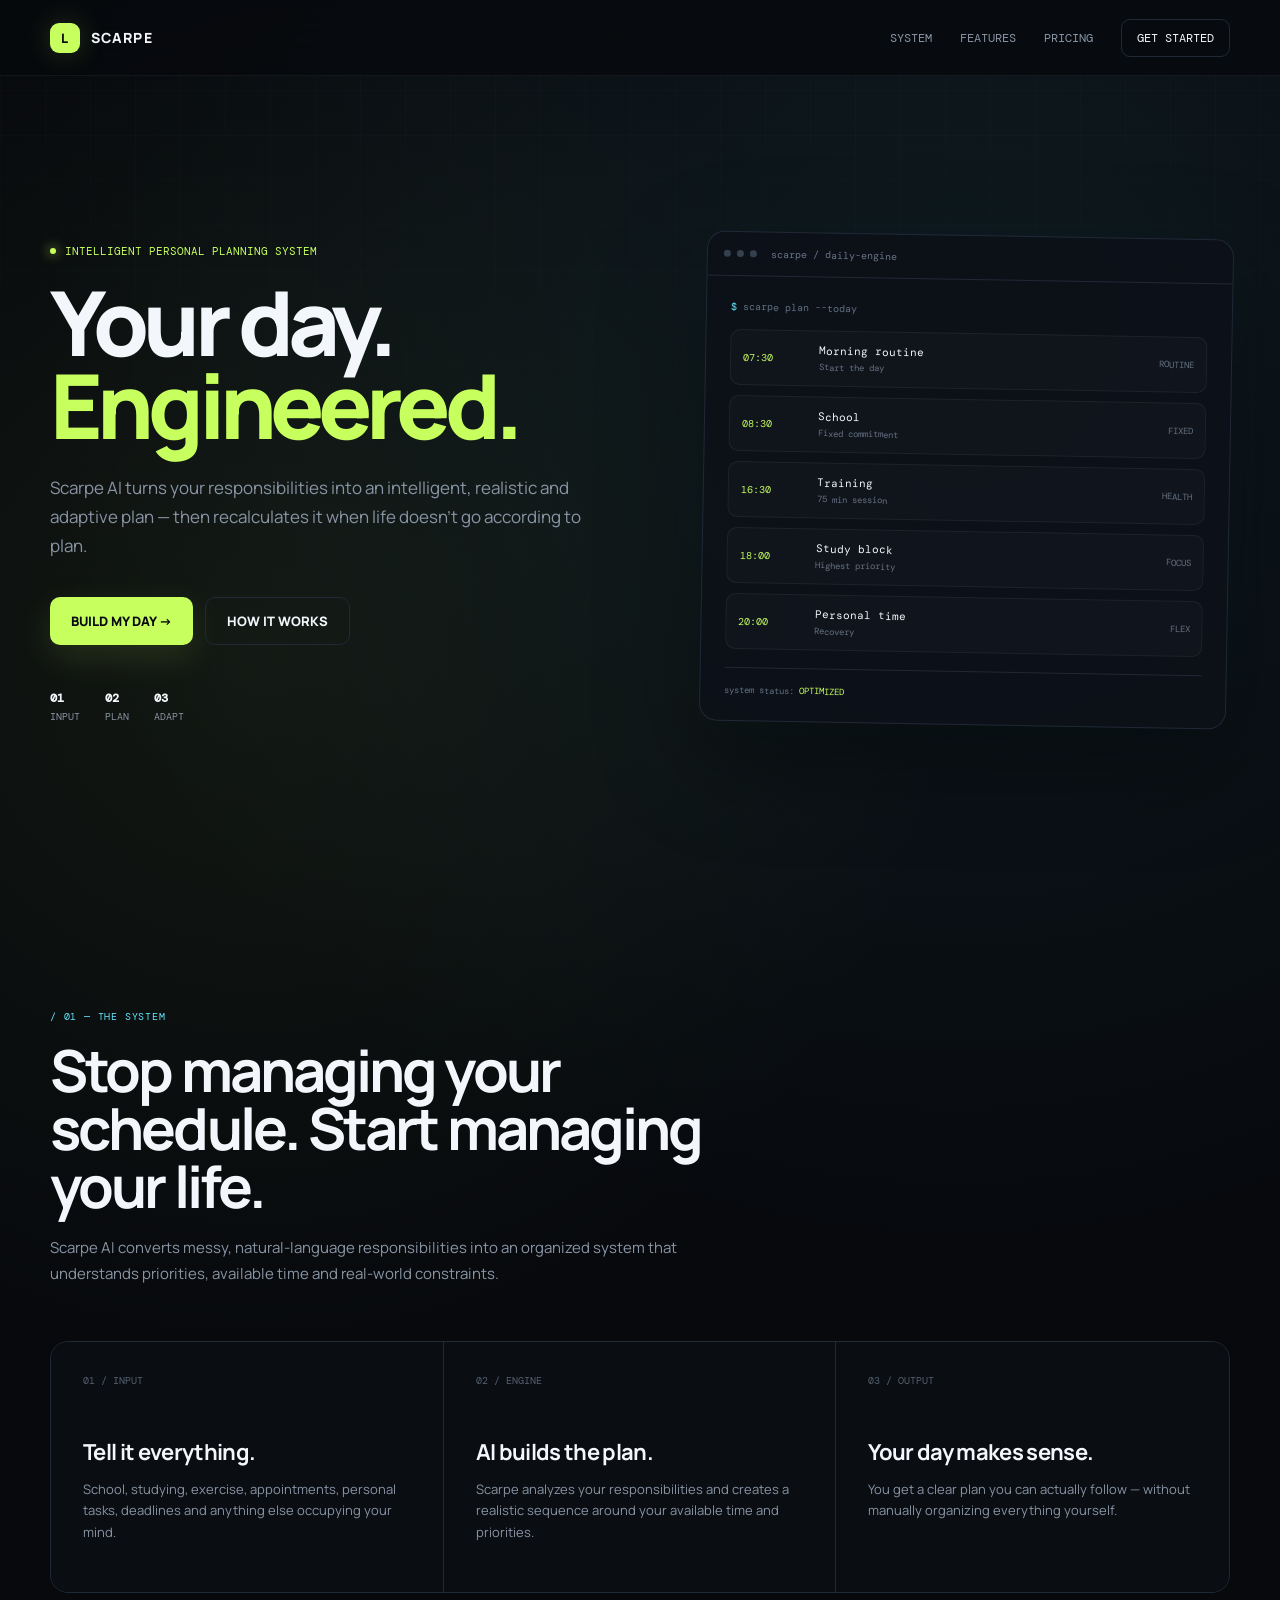
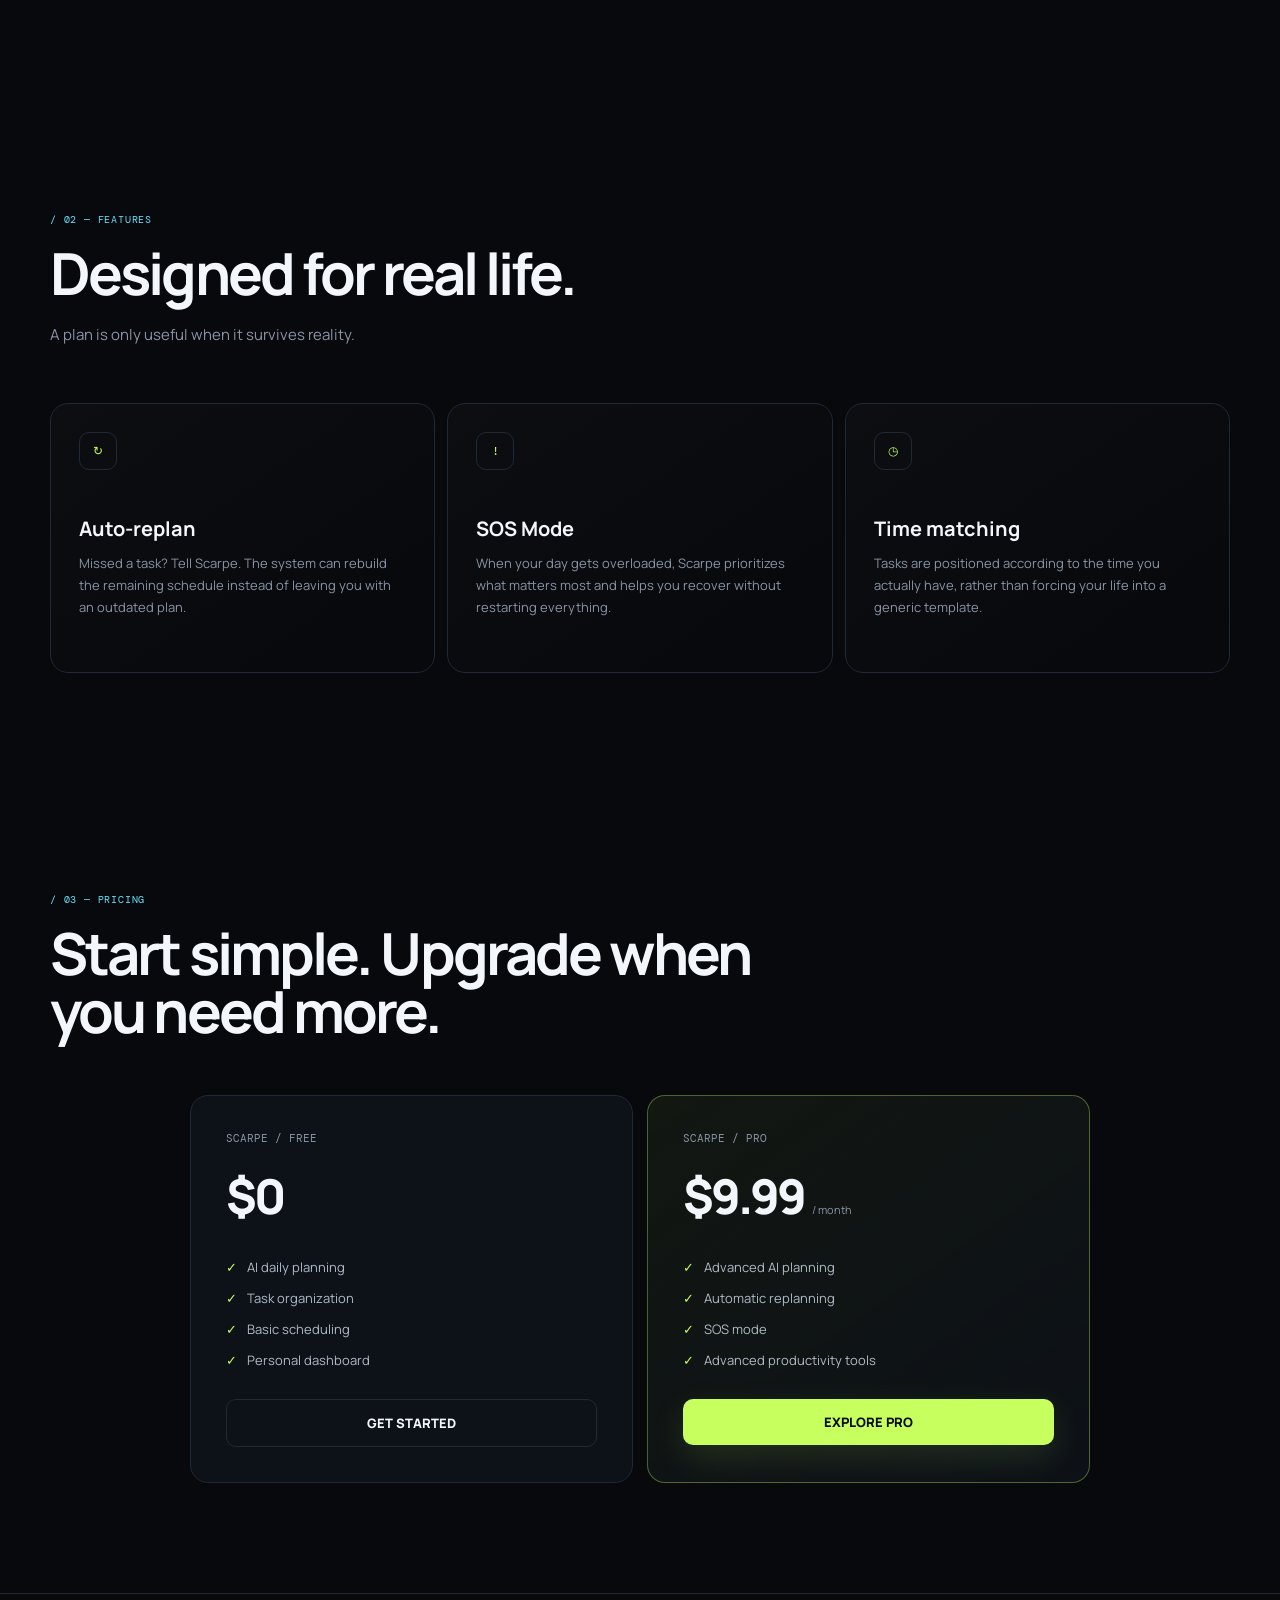
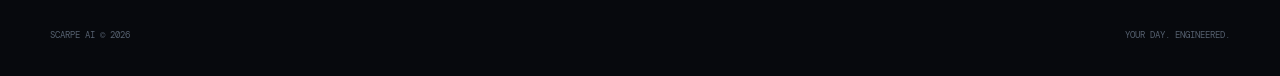
==== commit bc098f16: "Update index.html" ====
--- a/public/index.html
+++ b/public/index.html
@@ -1,15 +1,27 @@
 <!doctype html>
 <html lang="en">
-<head>
+<head> <!-- Scarpe AI — Favicon & App -->
+<link rel="icon" href="/favicon.ico" sizes="any">
+<link rel="icon" type="image/png" sizes="32x32" href="/icon-32.png">
+<link rel="icon" type="image/png" sizes="16x16" href="/icon-16.png">
+
+<link rel="apple-touch-icon" sizes="180x180" href="/icon-180.png">
+
+<link rel="manifest" href="/manifest.json">
+
+<meta name="theme-color" content="#07090d">
+<meta name="mobile-web-app-capable" content="yes">
+<meta name="apple-mobile-web-app-capable" content="yes">
+<meta name="apple-mobile-web-app-title" content="Scarpe AI">
   <meta charset="UTF-8">
   <meta name="viewport" content="width=device-width, initial-scale=1.0">
   <meta name="theme-color" content="#07090d">
 
-  <title>LifeOS AI — Your day, engineered.</title>
+  <title>Scarpe AI — Your day, engineered.</title>
 
   <meta
     name="description"
-    content="LifeOS AI turns your responsibilities into an intelligent, realistic and adaptive plan."
+    content="Scarpe AI turns your responsibilities into an intelligent, realistic and adaptive plan."
   >
 
   <link rel="preconnect" href="https://fonts.googleapis.com">
@@ -834,8 +846,7 @@
       font-family: "DM Mono", monospace;
     }
 
-    .field input,
-    .planner-input {
+    .field input {
       width: 100%;
 
       border: 1px solid var(--line);
@@ -853,13 +864,11 @@
       transition: border-color .2s ease;
     }
 
-    .field input:focus,
-    .planner-input:focus {
+    .field input:focus {
       border-color: rgba(199,255,94,.45);
     }
 
-    .field input::placeholder,
-    .planner-input::placeholder {
+    .field input::placeholder {
       color: #4d5867;
     }
 
@@ -909,128 +918,6 @@
     }
 
     /* =========================
-       PLANNER
-    ========================= */
-
-    .planner-user {
-      display: flex;
-      align-items: center;
-      justify-content: space-between;
-
-      margin-top: 25px;
-      padding: 11px 13px;
-
-      border: 1px solid var(--line);
-      border-radius: 10px;
-
-      background: rgba(255,255,255,.015);
-
-      font-family: "DM Mono", monospace;
-      font-size: 9px;
-      color: var(--muted);
-    }
-
-    .planner-user strong {
-      color: var(--text);
-      font-weight: 400;
-    }
-
-    .logout-btn {
-      border: 0;
-      background: transparent;
-      color: var(--danger);
-      font-family: "DM Mono", monospace;
-      font-size: 9px;
-    }
-
-    .planner-input {
-      margin-top: 20px;
-      min-height: 145px;
-      resize: vertical;
-    }
-
-    .planner-controls {
-      display: flex;
-      justify-content: space-between;
-      align-items: center;
-
-      margin-top: 13px;
-      gap: 15px;
-    }
-
-    .planner-hint {
-      color: #596575;
-      font-family: "DM Mono", monospace;
-      font-size: 9px;
-      line-height: 1.5;
-    }
-
-    .plan-result {
-      display: none;
-      margin-top: 22px;
-
-      border-top: 1px solid var(--line);
-      padding-top: 20px;
-    }
-
-    .plan-result.show {
-      display: block;
-    }
-
-    .plan-header {
-      display: flex;
-      justify-content: space-between;
-      align-items: center;
-
-      margin-bottom: 14px;
-    }
-
-    .plan-header h3 {
-      font-size: 16px;
-    }
-
-    .plan-header span {
-      color: var(--lime);
-      font-family: "DM Mono", monospace;
-      font-size: 9px;
-    }
-
-    .plan-list {
-      display: grid;
-      gap: 9px;
-    }
-
-    .plan-item {
-      display: grid;
-      grid-template-columns: 75px 1fr;
-
-      padding: 12px;
-
-      border: 1px solid rgba(255,255,255,.055);
-      border-radius: 9px;
-
-      background: rgba(255,255,255,.015);
-    }
-
-    .plan-time {
-      color: var(--lime);
-      font-family: "DM Mono", monospace;
-      font-size: 9px;
-    }
-
-    .plan-task {
-      color: var(--text);
-      font-size: 11px;
-    }
-
-    .plan-task small {
-      display: block;
-      color: #697586;
-      margin-top: 4px;
-      font-size: 9px;
-    }
-
-    /* =========================
        PRO MODAL
     ========================= */
 
@@ -1151,15 +1038,6 @@
       .modal {
         padding: 23px;
       }
-
-      .planner-controls {
-        align-items: stretch;
-        flex-direction: column;
-      }
-
-      .planner-controls .btn {
-        width: 100%;
-      }
     }
   </style>
 </head>
@@ -1175,7 +1053,7 @@
 
       <a href="#" class="brand">
         <span class="brand-mark">L</span>
-        LIFEOSAI
+        SCARPE
       </a>
 
       <div class="nav-links">
@@ -1215,7 +1093,7 @@
             </h1>
 
             <p class="hero-description">
-              LifeOS AI turns your responsibilities into an intelligent,
+              Scarpe AI turns your responsibilities into an intelligent,
               realistic and adaptive plan — then recalculates it when life
               doesn't go according to plan.
             </p>
@@ -1273,7 +1151,7 @@
               </div>
 
               <div class="terminal-title">
-                lifeos / daily-engine
+                scarpe / daily-engine
               </div>
 
             </div>
@@ -1282,7 +1160,7 @@
 
               <div class="terminal-line">
                 <span class="terminal-command">$</span>
-                lifeos plan --today
+                scarpe plan --today
               </div>
 
               <div class="schedule">
@@ -1412,7 +1290,7 @@
         </h2>
 
         <p class="section-description">
-          LifeOS AI converts messy, natural-language responsibilities into
+          Scarpe AI converts messy, natural-language responsibilities into
           an organized system that understands priorities, available time
           and real-world constraints.
         </p>
@@ -1449,7 +1327,7 @@
             </h3>
 
             <p>
-              LifeOS analyzes your responsibilities and creates a realistic
+              Scarpe analyzes your responsibilities and creates a realistic
               sequence around your available time and priorities.
             </p>
 
@@ -1514,7 +1392,7 @@
             </h3>
 
             <p>
-              Missed a task? Tell LifeOS. The system can rebuild the
+              Missed a task? Tell Scarpe. The system can rebuild the
               remaining schedule instead of leaving you with an outdated
               plan.
             </p>
@@ -1533,7 +1411,7 @@
             </h3>
 
             <p>
-              When your day gets overloaded, LifeOS prioritizes what
+              When your day gets overloaded, Scarpe prioritizes what
               matters most and helps you recover without restarting
               everything.
             </p>
@@ -1586,7 +1464,7 @@
           <article class="price-card">
 
             <div class="price-name">
-              LIFEOS / FREE
+              SCARPE / FREE
             </div>
 
             <div class="price">
@@ -1614,7 +1492,7 @@
           <article class="price-card pro">
 
             <div class="price-name">
-              LIFEOS / PRO
+              SCARPE / PRO
             </div>
 
             <div class="price">
@@ -1657,7 +1535,7 @@
     <div class="container footer-inner">
 
       <div>
-        LIFEOS AI © 2026
+        SCARPE AI © 2026
       </div>
 
       <div>
@@ -1690,7 +1568,7 @@
       </button>
 
       <div class="modal-eyebrow">
-        LIFEOS / ACCOUNT
+        SCARPE / ACCOUNT
       </div>
 
       <h2 id="authTitle">
@@ -1782,7 +1660,7 @@
 
 
       <div class="auth-foot">
-        Your password is handled by the LifeOS backend.
+        Your password is handled by the Scarpe backend.
         Never share your password with anyone.
       </div>
 
@@ -1792,121 +1670,8 @@
 
 
   <!-- =========================
-       PLANNER OVERLAY
-  ========================= -->
-
-  <div
-    class="overlay"
-    id="plannerOverlay"
-    onclick="closeOverlayOutside(event, 'plannerOverlay')"
-  >
-
-    <div class="modal wide">
-
-      <button
-        class="modal-close"
-        onclick="closeOverlay('plannerOverlay')"
-        aria-label="Close"
-      >
-        ×
-      </button>
-
-      <div class="modal-eyebrow">
-        LIFEOS / AI PLANNER
-      </div>
-
-      <h2>
-        Build your day.
-      </h2>
-
-      <p class="modal-description">
-        Tell LifeOS what you need to do. The system will organize
-        everything around your day.
-      </p>
-
-
-      <div class="planner-user">
-
-        <div>
-          ACTIVE ACCOUNT:
-          <strong id="plannerEmail">
-            —
-          </strong>
-        </div>
-
-        <button
-          class="logout-btn"
-          onclick="logoutAccount()"
-        >
-          LOG OUT
-        </button>
-
-      </div>
-
-
-      <textarea
-        class="planner-input"
-        id="plannerInput"
-        placeholder="Example: I have school from 8:00 to 14:00, I need to study math for an hour, exercise for 45 minutes, finish my homework and I want some free time tonight."
-      ></textarea>
-
-
-      <div class="planner-controls">
-
-        <div class="planner-hint">
-          NATURAL LANGUAGE INPUT<br>
-          Describe your real day. Don't overthink it.
-        </div>
-
-        <button
-          class="btn btn-primary"
-          id="planButton"
-          onclick="generatePlan()"
-        >
-          GENERATE PLAN →
-        </button>
-
-      </div>
-
-
-      <div
-        class="status"
-        id="plannerStatus"
-      ></div>
-
-
-      <div
-        class="plan-result"
-        id="planResult"
-      >
-
-        <div class="plan-header">
-
-          <h3>
-            Today's plan
-          </h3>
-
-          <span>
-            GENERATED
-          </span>
-
-        </div>
-
-        <div
-          class="plan-list"
-          id="planList"
-        ></div>
-
-      </div>
-
-    </div>
-
-  </div>
-
-
-  <!-- =========================
-       PRO OVERLAY
-  ========================= -->
+       PRO MODAL
+    ========================= -->
 
   <div
     class="overlay"
@@ -1927,7 +1692,7 @@
       <div class="pro-box">
 
         <div class="modal-eyebrow">
-          LIFEOS / PRO
+          SCARPE / PRO
         </div>
 
         <h2>
@@ -1987,7 +1752,7 @@
   <script>
 
     /*
-      LIFEOS AI
+      SCARPE AI
       Frontend API integration
 
       Backend endpoints currently available:
@@ -2147,7 +1912,7 @@
           "Welcome back.";
 
         description.textContent =
-          "Continue building your day with LifeOS.";
+          "Continue building your day with Scarpe.";
 
         submit.textContent =
           "LOG IN →";
@@ -2267,7 +2032,7 @@
 
           closeOverlay("authOverlay");
 
-          openPlanner();
+          window.location.href = "/app.html";
 
         }, 450);
 
@@ -2354,349 +2119,35 @@
 
 
     /* =========================
-       PLANNER
+       PRO
     ========================= */
 
-    async function openPlanner() {
-
-      if (!currentUser) {
-
-        await getCurrentUser();
-
-      }
-
-
-      if (!currentUser) {
-
-        closeOverlay("plannerOverlay");
-
-        openAuth();
-
-        return;
-
-      }
-
-
-      document
-        .getElementById("plannerEmail")
-        .textContent =
-        currentUser.email;
-
-
-      openOverlay("plannerOverlay");
-
-      document
-        .getElementById("plannerInput")
-        .focus();
-
-    }
-
-
-    async function logoutAccount() {
-
-      try {
-
-        await api(
-          "/api/logout",
-          {
-            method: "POST"
-          }
-        );
-
-      } catch (error) {
-
-        console.error(
-          "Logout error:",
-          error
-        );
-
-      } finally {
-
-        currentUser = null;
-
-        closeOverlay("plannerOverlay");
-
-        switchAuth("login");
-
-        document
-          .getElementById("authEmail")
-          .value = "";
-
-        document
-          .getElementById("authPassword")
-          .value = "";
-
-        clearAuthStatus();
-
-      }
-
-    }
-
-
-    /* =========================
-       PLANNER DEMO ENGINE
-       This will later connect
-       to /api/plan + OpenAI.
-    ========================= */
-
-    async function generatePlan() {
-
-      const input =
-        document
-          .getElementById("plannerInput")
-          .value
-          .trim();
-
-
-      const button =
-        document.getElementById("planButton");
+    function openPro() {
+
+      openOverlay("proOverlay");
 
       const status =
-        document.getElementById("plannerStatus");
-
-
-      if (!input) {
-
-        status.textContent =
-          "Tell LifeOS what you need to do first.";
-
-        status.className =
-          "status show error";
-
-        return;
-
-      }
-
-
-      button.disabled = true;
-
-      button.textContent =
-        "BUILDING PLAN...";
+        document.getElementById("proStatus");
+
+      status.className =
+        "status";
+
+      status.textContent = "";
+
+    }
+
+
+    function confirmPro() {
+
+      const status =
+        document.getElementById("proStatus");
 
 
       status.textContent =
-        "Analyzing your day...";
-
-      status.className =
-        "status show";
-
-
-      /*
-        Temporary local planner.
-
-        The real AI endpoint will be connected
-        in the next backend step.
-      */
-
-      await new Promise(
-        resolve => setTimeout(resolve, 700)
-      );
-
-
-      const tasks =
-        parseBasicTasks(input);
-
-
-      renderPlan(tasks);
-
-
-      status.textContent =
-        "Plan generated.";
+        "Pro payments will be connected after the core planning system is complete.";
 
       status.className =
         "status show success";
-
-
-      button.disabled = false;
-
-      button.textContent =
-        "GENERATE PLAN →";
-
-    }
-
-
-    function parseBasicTasks(text) {
-
-      const sentences =
-        text
-          .split(/[.!?;\n]+/)
-          .map(item => item.trim())
-          .filter(Boolean);
-
-
-      if (sentences.length === 0) {
-
-        return [
-          {
-            time: "TODAY",
-            task: text,
-            detail: "Personal task"
-          }
-        ];
-
-      }
-
-
-      const result = [];
-
-
-      const times = [
-        "08:00",
-        "09:30",
-        "11:00",
-        "13:00",
-        "15:00",
-        "16:30",
-        "18:00",
-        "19:30"
-      ];
-
-
-      sentences
-        .slice(0, 8)
-        .forEach((sentence, index) => {
-
-          let task =
-            sentence
-              .replace(/^I\s+(have|need|want|must)\s+/i, "")
-              .trim();
-
-
-          if (!task) {
-            task = sentence;
-          }
-
-
-          result.push({
-
-            time:
-              times[index] || "LATER",
-
-            task:
-              capitalize(task),
-
-            detail:
-              "Scheduled by LifeOS"
-
-          });
-
-        });
-
-
-      return result;
-
-    }
-
-
-    function renderPlan(tasks) {
-
-      const result =
-        document.getElementById("planResult");
-
-      const list =
-        document.getElementById("planList");
-
-
-      list.innerHTML = "";
-
-
-      tasks.forEach(item => {
-
-        const row =
-          document.createElement("div");
-
-        row.className =
-          "plan-item";
-
-
-        row.innerHTML = `
-
-          <div class="plan-time">
-            ${escapeHtml(item.time)}
-          </div>
-
-          <div class="plan-task">
-            ${escapeHtml(item.task)}
-
-            <small>
-              ${escapeHtml(item.detail)}
-            </small>
-          </div>
-
-        `;
-
-
-        list.appendChild(row);
-
-      });
-
-
-      result.classList.add("show");
-
-    }
-
-
-    function capitalize(text) {
-
-      if (!text) {
-        return "";
-      }
-
-      return (
-        text.charAt(0).toUpperCase() +
-        text.slice(1)
-      );
-
-    }
-
-
-    /* =========================
-       PRO
-    ========================= */
-
-    function openPro() {
-
-      openOverlay("proOverlay");
-
-      const status =
-        document.getElementById("proStatus");
-
-      status.className =
-        "status";
-
-      status.textContent = "";
-
-    }
-
-
-    function confirmPro() {
-
-      const status =
-        document.getElementById("proStatus");
-
-
-      status.textContent =
-        "Pro payments will be connected after the core planning system is complete.";
-
-      status.className =
-        "status show success";
-
-    }
-
-
-    /* =========================
-       SECURITY / HTML ESCAPING
-    ========================= */
-
-    function escapeHtml(value) {
-
-      return String(value)
-
-        .replaceAll("&", "&amp;")
-        .replaceAll("<", "&lt;")
-        .replaceAll(">", "&gt;")
-        .replaceAll('"', "&quot;")
-        .replaceAll("'", "&#039;");
 
     }
 
@@ -2715,15 +2166,12 @@
 
         if (user) {
 
+          window.location.href = "/app.html";
+
+        } else {
+
           console.log(
-            "LifeOS session active:",
-            user.email
-          );
-
-        } else {
-
-          console.log(
-            "LifeOS: no active session."
+            "Scarpe: no active session."
           );
 
         }
@@ -2759,4 +2207,4 @@
   </script>
 
 </body>
-    </html>
+</html>
